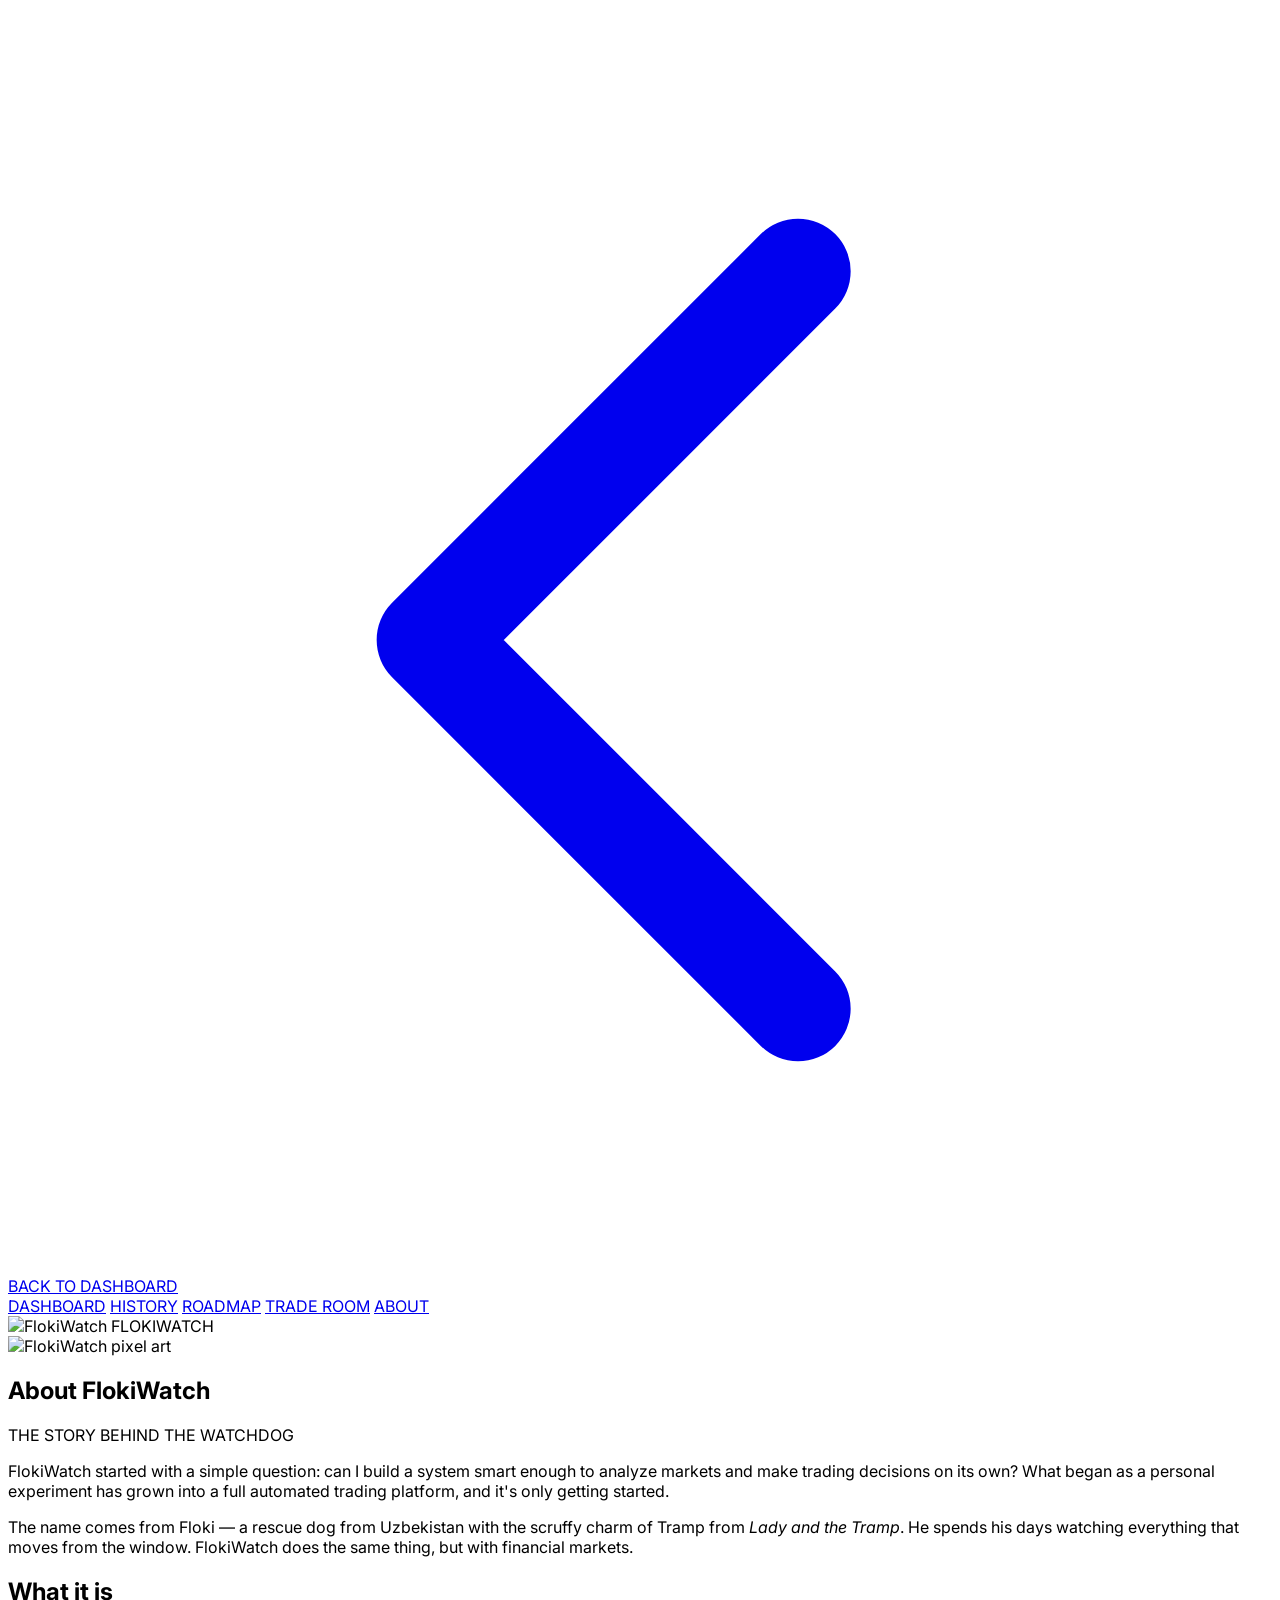
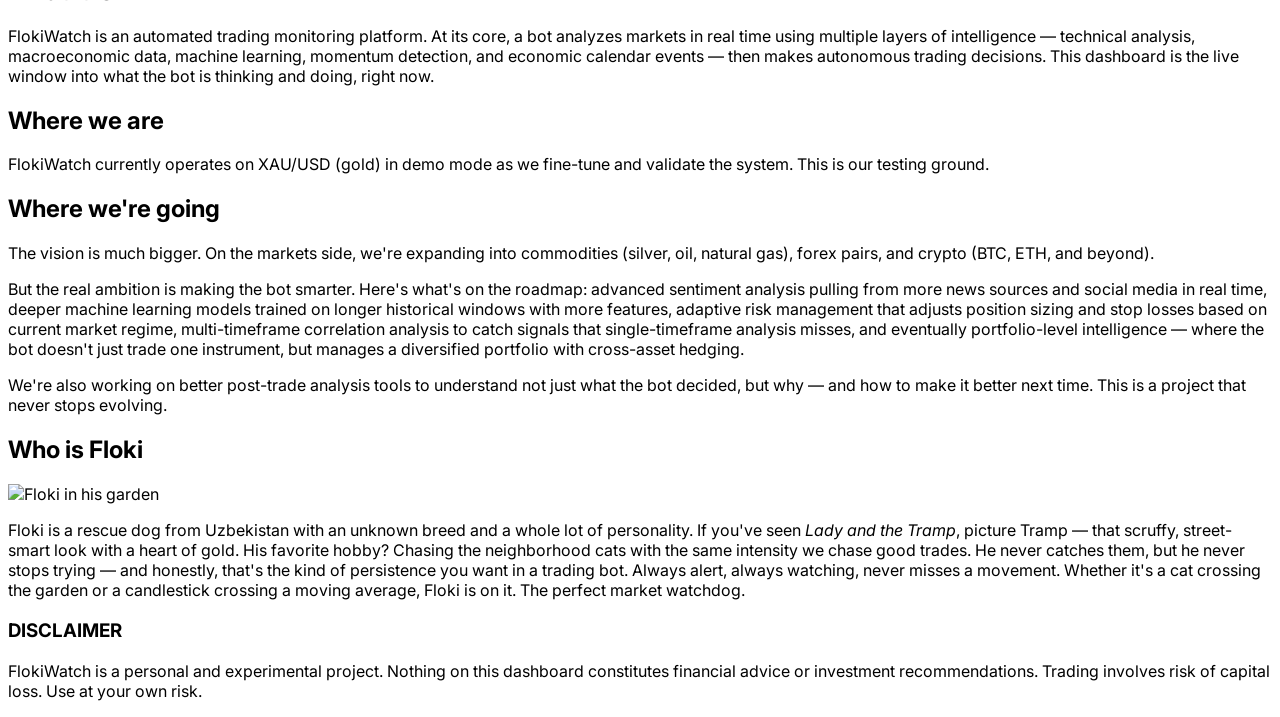
==== dashboard/static/about.html @ bffcf343 "feat: Trade Room page — FLOKI & REX live conversation feed - New standalone page: dashboard/static/t" ====
<!doctype html>
<html lang="en">
  <head>
    <meta charset="utf-8" />
    <meta name="viewport" content="width=device-width, initial-scale=1" />
    <title>About — FlokiWatch</title>
    <link rel="icon" type="image/png" href="/image/flokiwatch.png">

    <!-- Tailwind CSS (via CDN) -->
    <script src="https://cdn.tailwindcss.com"></script>
    <link rel="preconnect" href="https://fonts.googleapis.com" />
    <link rel="preconnect" href="https://fonts.gstatic.com" crossorigin />
    <link href="https://fonts.googleapis.com/css2?family=Inter:wght@300;400;500;600;700&family=JetBrains+Mono:wght@300;400;600;700&display=swap" rel="stylesheet" />

    <link rel="stylesheet" href="/static/style.css" />

    <style>
      html, body { font-family: 'Inter', ui-sans-serif, system-ui, -apple-system, BlinkMacSystemFont, "Segoe UI", Roboto, "Helvetica Neue", Arial, "Noto Sans", sans-serif, "Apple Color Emoji", "Segoe UI Emoji", "Segoe UI Symbol", "Noto Color Emoji"; }
      .font-mono { font-family: 'JetBrains Mono', ui-monospace, SFMono-Regular, Menlo, Monaco, Consolas, "Liberation Mono", "Courier New", monospace; }
    </style>
  </head>

  <body class="bg-black text-white">

    <!-- Header -->
    <div class="bg-gray-900 border-b border-gray-700 px-3 sm:px-6 py-2">
      <div class="flex items-center justify-between text-xs">
        <a href="/" class="flex items-center gap-2 text-gray-400 hover:text-cyan-400 transition-colors font-black tracking-[0.2em] uppercase">
          <svg xmlns="http://www.w3.org/2000/svg" class="w-4 h-4" fill="none" viewBox="0 0 24 24" stroke="currentColor" stroke-width="2"><path stroke-linecap="round" stroke-linejoin="round" d="M15 19l-7-7 7-7"/></svg>
          <span>BACK TO DASHBOARD</span>
        </a>
        <nav class="flex gap-4 sm:gap-6 items-center">
          <a href="/" class="text-sm font-black tracking-[0.2em] text-gray-400 hover:text-gray-200 transition-colors duration-200 uppercase">DASHBOARD</a>
          <a href="/history" class="text-sm font-black tracking-[0.2em] text-gray-400 hover:text-gray-200 transition-colors duration-200 uppercase">HISTORY</a>
          <a href="/roadmap" class="text-sm font-black tracking-[0.2em] text-gray-400 hover:text-gray-200 transition-colors duration-200 uppercase">ROADMAP</a>
          <a href="/trade-room" class="text-sm font-black tracking-[0.2em] text-gray-400 hover:text-gray-200 transition-colors duration-200 uppercase">TRADE ROOM</a>
          <a href="/about" class="text-sm font-black tracking-[0.2em] text-gray-200 hover:text-white transition-colors duration-200 uppercase">ABOUT</a>
        </nav>
        <div class="flex items-center gap-3">
          <img src="/image/flokiwatch.png" alt="FlokiWatch" class="floki-header-icon">
          <span class="hidden sm:inline text-white font-black tracking-[0.2em] text-sm uppercase">FLOKIWATCH</span>
        </div>
      </div>
    </div>

    <!-- Main content -->
    <main class="max-w-4xl mx-auto px-4 sm:px-6 md:px-10 py-8 sm:py-10 md:py-16">

      <!-- Hero -->
      <section class="flex flex-col items-center gap-4 sm:gap-6 mb-10 sm:mb-16">
        <div class="flex items-center gap-4">
          <img src="/image/flokiwatch.png" alt="FlokiWatch pixel art" class="about-pixel-img">
          <div>
            <h1 class="text-2xl sm:text-3xl font-black tracking-[0.2em] text-cyan-400 uppercase">About FlokiWatch</h1>
            <div class="text-[10px] text-gray-500 font-black tracking-[0.2em] mt-1 uppercase">THE STORY BEHIND THE WATCHDOG</div>
          </div>
        </div>
      </section>

      <!-- Intro -->
      <section class="about-section mb-10">
        <p class="text-sm text-gray-300 leading-relaxed font-black uppercase tracking-wide">
          FlokiWatch started with a simple question: can I build a system smart enough to analyze markets and make trading decisions on its own? What began as a personal experiment has grown into a full automated trading platform, and it's only getting started.
        </p>
        <p class="text-sm text-gray-400 leading-relaxed mt-4 font-black uppercase tracking-wide">
          The name comes from Floki — a rescue dog from Uzbekistan with the scruffy charm of Tramp from <em>Lady and the Tramp</em>. He spends his days watching everything that moves from the window. FlokiWatch does the same thing, but with financial markets.
        </p>
      </section>

      <!-- What it is -->
      <section class="about-card mb-6">
        <h2 class="about-card-title font-black tracking-[0.2em] uppercase">What it is</h2>
        <p class="text-sm text-gray-300 leading-relaxed font-black uppercase tracking-wide">
          FlokiWatch is an automated trading monitoring platform. At its core, a bot analyzes markets in real time using multiple layers of intelligence — technical analysis, macroeconomic data, machine learning, momentum detection, and economic calendar events — then makes autonomous trading decisions. This dashboard is the live window into what the bot is thinking and doing, right now.
        </p>
      </section>

      <!-- Where we are -->
      <section class="about-card mb-6">
        <h2 class="about-card-title font-black tracking-[0.2em] uppercase">Where we are</h2>
        <p class="text-sm text-gray-300 leading-relaxed font-black uppercase tracking-wide">
          FlokiWatch currently operates on XAU/USD (gold) in demo mode as we fine-tune and validate the system. This is our testing ground.
        </p>
      </section>

      <!-- Where we're going -->
      <section class="about-card mb-6">
        <h2 class="about-card-title font-black tracking-[0.2em] uppercase">Where we're going</h2>
        <p class="text-sm text-gray-300 leading-relaxed font-black uppercase tracking-wide">
          The vision is much bigger. On the markets side, we're expanding into commodities (silver, oil, natural gas), forex pairs, and crypto (BTC, ETH, and beyond).
        </p>
        <p class="text-sm text-gray-300 leading-relaxed mt-4 font-black uppercase tracking-wide">
          But the real ambition is making the bot smarter. Here's what's on the roadmap: advanced sentiment analysis pulling from more news sources and social media in real time, deeper machine learning models trained on longer historical windows with more features, adaptive risk management that adjusts position sizing and stop losses based on current market regime, multi-timeframe correlation analysis to catch signals that single-timeframe analysis misses, and eventually portfolio-level intelligence — where the bot doesn't just trade one instrument, but manages a diversified portfolio with cross-asset hedging.
        </p>
        <p class="text-sm text-gray-300 leading-relaxed mt-4 font-black uppercase tracking-wide">
          We're also working on better post-trade analysis tools to understand not just what the bot decided, but why — and how to make it better next time. This is a project that never stops evolving.
        </p>
      </section>

      <!-- Who is Floki -->
      <section class="about-card mb-6">
        <h2 class="about-card-title font-black tracking-[0.2em] uppercase">Who is Floki</h2>
        <div class="flex flex-col sm:flex-row gap-6 items-start">
          <div class="about-floki-natural-wrapper flex-shrink-0">
            <img src="/image/IMG_6654.jpg" alt="Floki in his garden" class="about-floki-natural">
          </div>
          <p class="text-sm text-gray-300 leading-relaxed font-black uppercase tracking-wide">
            Floki is a rescue dog from Uzbekistan with an unknown breed and a whole lot of personality. If you've seen <em>Lady and the Tramp</em>, picture Tramp — that scruffy, street-smart look with a heart of gold. His favorite hobby? Chasing the neighborhood cats with the same intensity we chase good trades. He never catches them, but he never stops trying — and honestly, that's the kind of persistence you want in a trading bot. Always alert, always watching, never misses a movement. Whether it's a cat crossing the garden or a candlestick crossing a moving average, Floki is on it. The perfect market watchdog.
          </p>
        </div>
      </section>

      <!-- Disclaimer -->
      <section class="mt-16 pt-6 border-t border-gray-800">
        <h3 class="text-[10px] text-gray-500 font-black tracking-[0.2em] mb-2 uppercase">DISCLAIMER</h3>
        <p class="text-[10px] text-gray-600 leading-relaxed font-black tracking-wide uppercase">
          FlokiWatch is a personal and experimental project. Nothing on this dashboard constitutes financial advice or investment recommendations. Trading involves risk of capital loss. Use at your own risk.
        </p>
      </section>

    </main>
  </body>
</html>
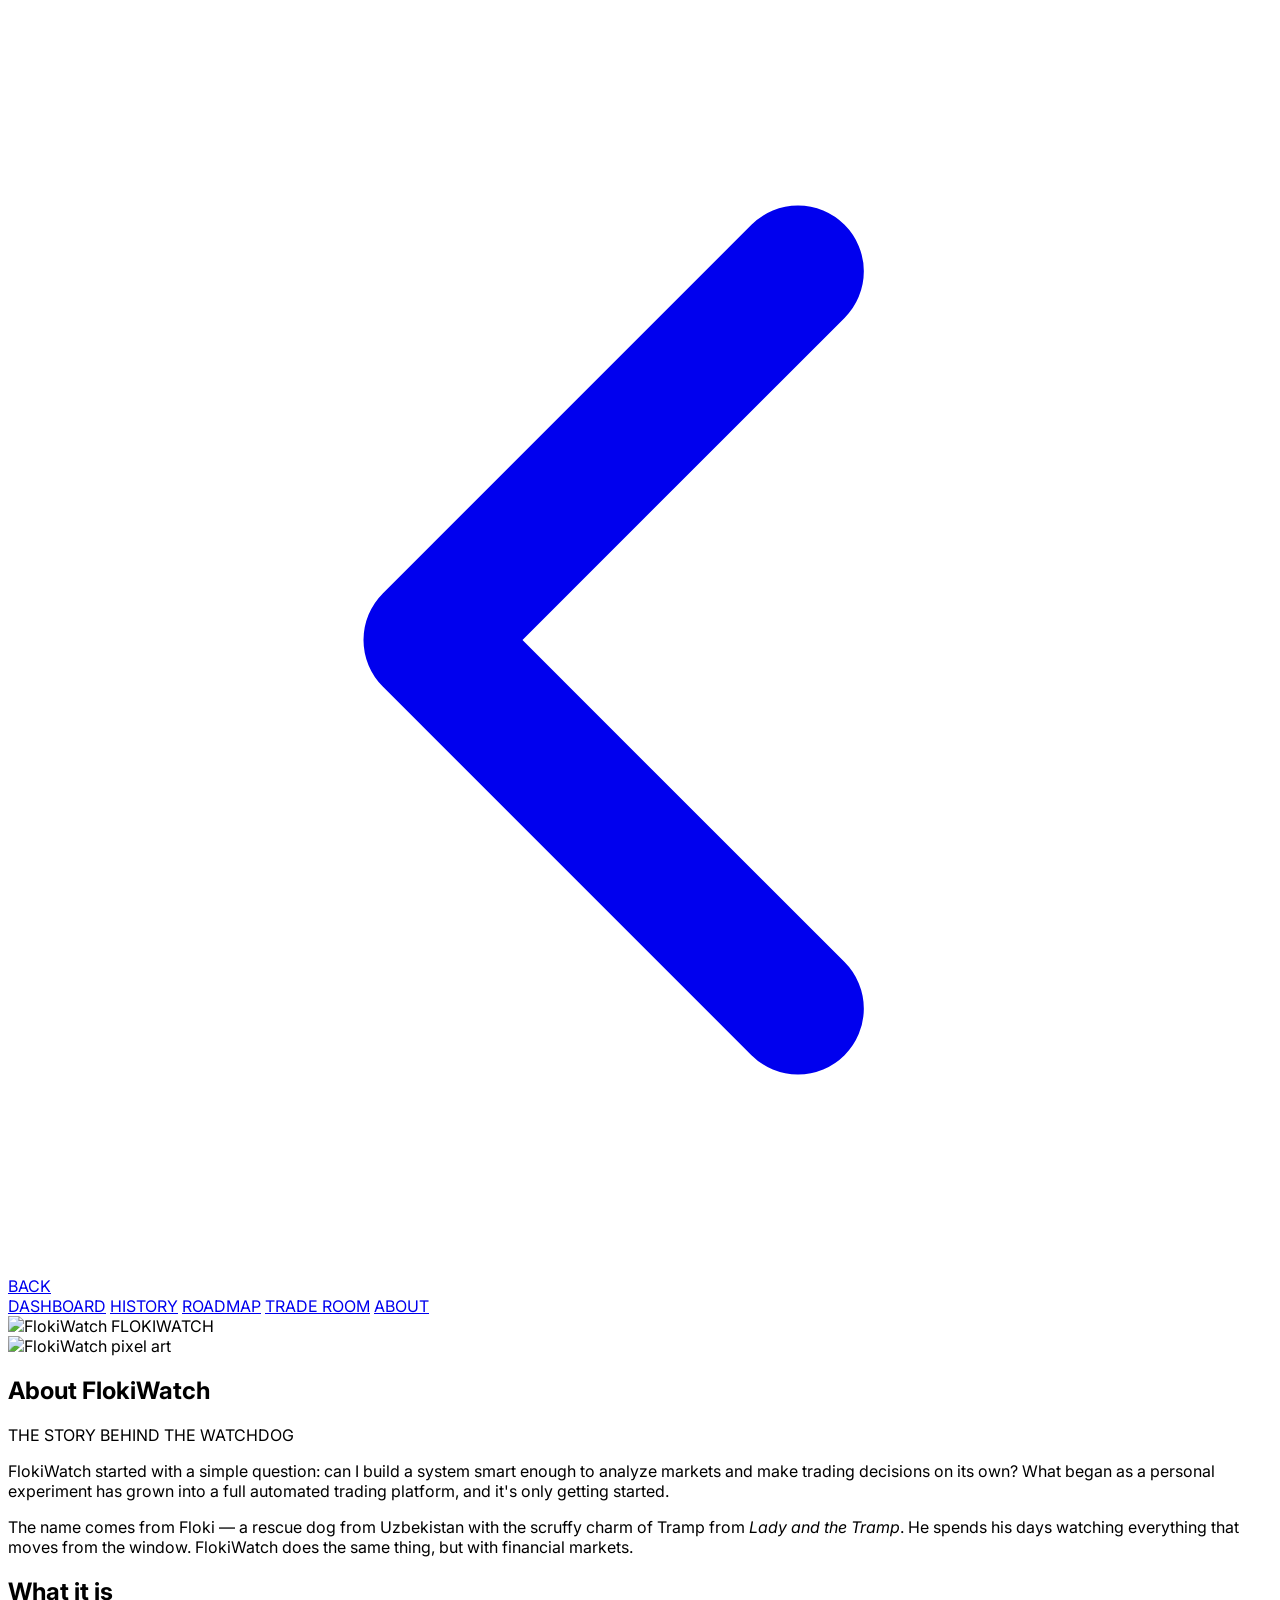
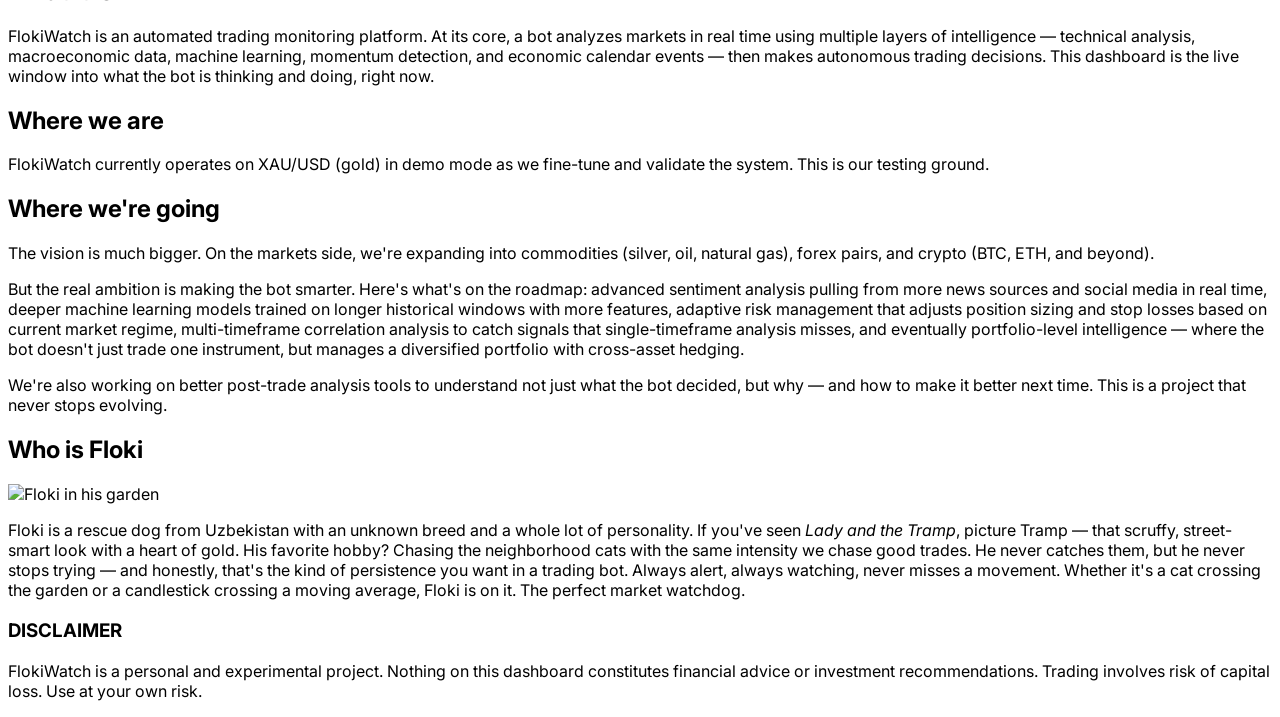
==== commit f3a121d0: "Add pixel art theme and unify all pages visually - Import Press Start 2P font across all 5 pages for" ====
--- a/dashboard/static/about.html
+++ b/dashboard/static/about.html
@@ -10,7 +10,7 @@
     <script src="https://cdn.tailwindcss.com"></script>
     <link rel="preconnect" href="https://fonts.googleapis.com" />
     <link rel="preconnect" href="https://fonts.gstatic.com" crossorigin />
-    <link href="https://fonts.googleapis.com/css2?family=Inter:wght@300;400;500;600;700&family=JetBrains+Mono:wght@300;400;600;700&display=swap" rel="stylesheet" />
+    <link href="https://fonts.googleapis.com/css2?family=Inter:wght@300;400;500;600;700&family=JetBrains+Mono:wght@300;400;600;700&family=Press+Start+2P&display=swap" rel="stylesheet" />
 
     <link rel="stylesheet" href="/static/style.css" />
 
@@ -23,36 +23,36 @@
   <body class="bg-black text-white">
 
     <!-- Header -->
-    <div class="bg-gray-900 border-b border-gray-700 px-3 sm:px-6 py-2">
-      <div class="flex items-center justify-between text-xs">
-        <a href="/" class="flex items-center gap-2 text-gray-400 hover:text-cyan-400 transition-colors font-black tracking-[0.2em] uppercase">
-          <svg xmlns="http://www.w3.org/2000/svg" class="w-4 h-4" fill="none" viewBox="0 0 24 24" stroke="currentColor" stroke-width="2"><path stroke-linecap="round" stroke-linejoin="round" d="M15 19l-7-7 7-7"/></svg>
-          <span>BACK TO DASHBOARD</span>
+    <div class="site-header bg-gray-900 border-b border-gray-700 px-3 sm:px-6 py-2">
+      <div class="flex items-center justify-between text-xs gap-3">
+        <a href="/" class="back-link flex items-center gap-2">
+          <svg xmlns="http://www.w3.org/2000/svg" class="w-3 h-3 flex-shrink-0" fill="none" viewBox="0 0 24 24" stroke="currentColor" stroke-width="2.5"><path stroke-linecap="round" stroke-linejoin="round" d="M15 19l-7-7 7-7"/></svg>
+          <span class="hidden sm:inline">BACK</span>
         </a>
         <nav class="flex gap-4 sm:gap-6 items-center">
-          <a href="/" class="text-sm font-black tracking-[0.2em] text-gray-400 hover:text-gray-200 transition-colors duration-200 uppercase">DASHBOARD</a>
-          <a href="/history" class="text-sm font-black tracking-[0.2em] text-gray-400 hover:text-gray-200 transition-colors duration-200 uppercase">HISTORY</a>
-          <a href="/roadmap" class="text-sm font-black tracking-[0.2em] text-gray-400 hover:text-gray-200 transition-colors duration-200 uppercase">ROADMAP</a>
-          <a href="/trade-room" class="text-sm font-black tracking-[0.2em] text-gray-400 hover:text-gray-200 transition-colors duration-200 uppercase">TRADE ROOM</a>
-          <a href="/about" class="text-sm font-black tracking-[0.2em] text-gray-200 hover:text-white transition-colors duration-200 uppercase">ABOUT</a>
+          <a href="/" class="site-nav-link">DASHBOARD</a>
+          <a href="/history" class="site-nav-link hidden sm:inline">HISTORY</a>
+          <a href="/roadmap" class="site-nav-link hidden sm:inline">ROADMAP</a>
+          <a href="/trade-room" class="site-nav-link hidden md:inline">TRADE ROOM</a>
+          <a href="/about" class="site-nav-link active">ABOUT</a>
         </nav>
         <div class="flex items-center gap-3">
-          <img src="/image/flokiwatch.png" alt="FlokiWatch" class="floki-header-icon">
-          <span class="hidden sm:inline text-white font-black tracking-[0.2em] text-sm uppercase">FLOKIWATCH</span>
+          <img src="/image/flokiwatch.png" alt="FlokiWatch" class="floki-header-icon pixel-float">
+          <span class="hidden sm:inline brand-name">FLOKIWATCH</span>
         </div>
       </div>
     </div>
 
     <!-- Main content -->
-    <main class="max-w-4xl mx-auto px-4 sm:px-6 md:px-10 py-8 sm:py-10 md:py-16">
+    <main class="page-content max-w-4xl mx-auto px-4 sm:px-6 md:px-10 py-8 sm:py-10 md:py-16">
 
       <!-- Hero -->
       <section class="flex flex-col items-center gap-4 sm:gap-6 mb-10 sm:mb-16">
         <div class="flex items-center gap-4">
           <img src="/image/flokiwatch.png" alt="FlokiWatch pixel art" class="about-pixel-img">
           <div>
-            <h1 class="text-2xl sm:text-3xl font-black tracking-[0.2em] text-cyan-400 uppercase">About FlokiWatch</h1>
-            <div class="text-[10px] text-gray-500 font-black tracking-[0.2em] mt-1 uppercase">THE STORY BEHIND THE WATCHDOG</div>
+            <h1 class="page-title-pixel">About FlokiWatch</h1>
+            <div class="section-pixel-header text-gray-500 mt-2">THE STORY BEHIND THE WATCHDOG</div>
           </div>
         </div>
       </section>
@@ -69,7 +69,7 @@
 
       <!-- What it is -->
       <section class="about-card mb-6">
-        <h2 class="about-card-title font-black tracking-[0.2em] uppercase">What it is</h2>
+        <h2 class="about-card-title section-pixel-header text-cyan-400">What it is</h2>
         <p class="text-sm text-gray-300 leading-relaxed font-black uppercase tracking-wide">
           FlokiWatch is an automated trading monitoring platform. At its core, a bot analyzes markets in real time using multiple layers of intelligence — technical analysis, macroeconomic data, machine learning, momentum detection, and economic calendar events — then makes autonomous trading decisions. This dashboard is the live window into what the bot is thinking and doing, right now.
         </p>
@@ -77,7 +77,7 @@
 
       <!-- Where we are -->
       <section class="about-card mb-6">
-        <h2 class="about-card-title font-black tracking-[0.2em] uppercase">Where we are</h2>
+        <h2 class="about-card-title section-pixel-header text-cyan-400">Where we are</h2>
         <p class="text-sm text-gray-300 leading-relaxed font-black uppercase tracking-wide">
           FlokiWatch currently operates on XAU/USD (gold) in demo mode as we fine-tune and validate the system. This is our testing ground.
         </p>
@@ -85,7 +85,7 @@
 
       <!-- Where we're going -->
       <section class="about-card mb-6">
-        <h2 class="about-card-title font-black tracking-[0.2em] uppercase">Where we're going</h2>
+        <h2 class="about-card-title section-pixel-header text-cyan-400">Where we're going</h2>
         <p class="text-sm text-gray-300 leading-relaxed font-black uppercase tracking-wide">
           The vision is much bigger. On the markets side, we're expanding into commodities (silver, oil, natural gas), forex pairs, and crypto (BTC, ETH, and beyond).
         </p>
@@ -99,7 +99,7 @@
 
       <!-- Who is Floki -->
       <section class="about-card mb-6">
-        <h2 class="about-card-title font-black tracking-[0.2em] uppercase">Who is Floki</h2>
+        <h2 class="about-card-title section-pixel-header text-cyan-400">Who is Floki</h2>
         <div class="flex flex-col sm:flex-row gap-6 items-start">
           <div class="about-floki-natural-wrapper flex-shrink-0">
             <img src="/image/IMG_6654.jpg" alt="Floki in his garden" class="about-floki-natural">
@@ -112,7 +112,7 @@
 
       <!-- Disclaimer -->
       <section class="mt-16 pt-6 border-t border-gray-800">
-        <h3 class="text-[10px] text-gray-500 font-black tracking-[0.2em] mb-2 uppercase">DISCLAIMER</h3>
+        <h3 class="section-pixel-header text-gray-500 mb-2">DISCLAIMER</h3>
         <p class="text-[10px] text-gray-600 leading-relaxed font-black tracking-wide uppercase">
           FlokiWatch is a personal and experimental project. Nothing on this dashboard constitutes financial advice or investment recommendations. Trading involves risk of capital loss. Use at your own risk.
         </p>
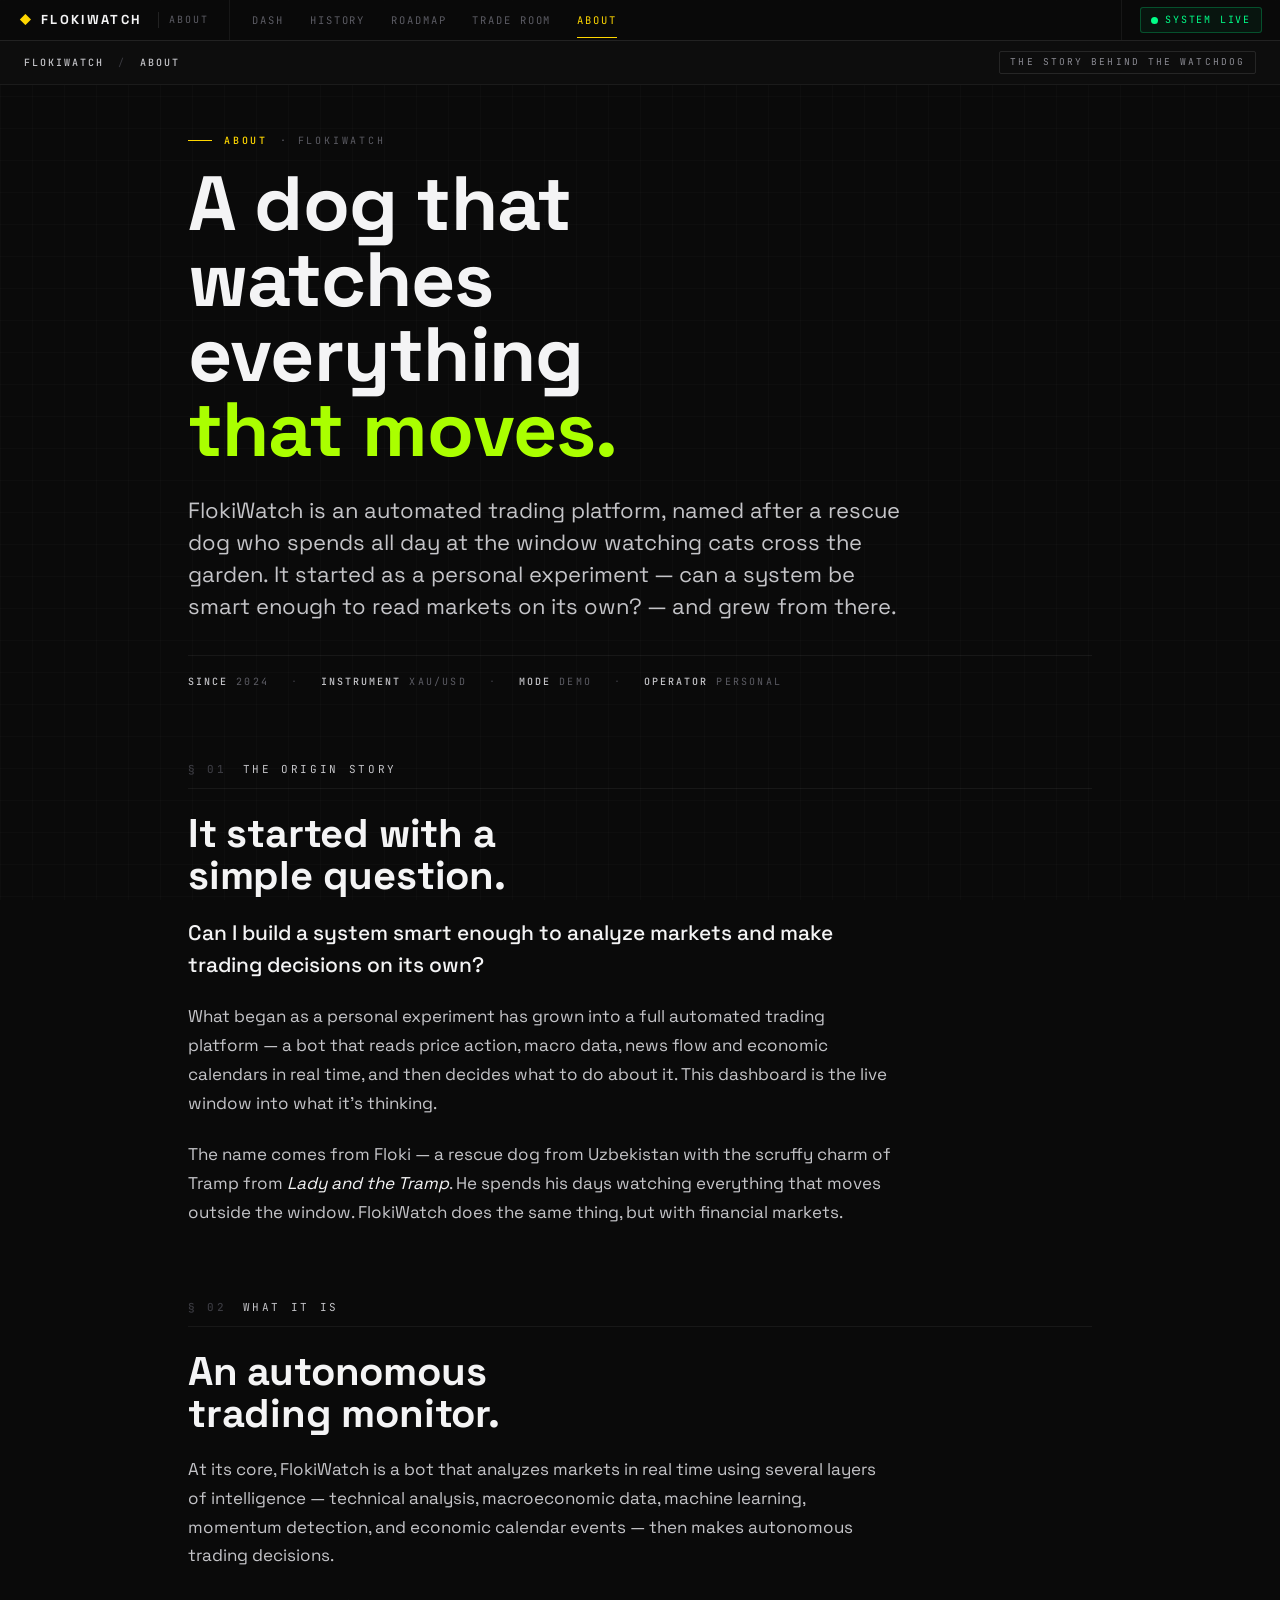
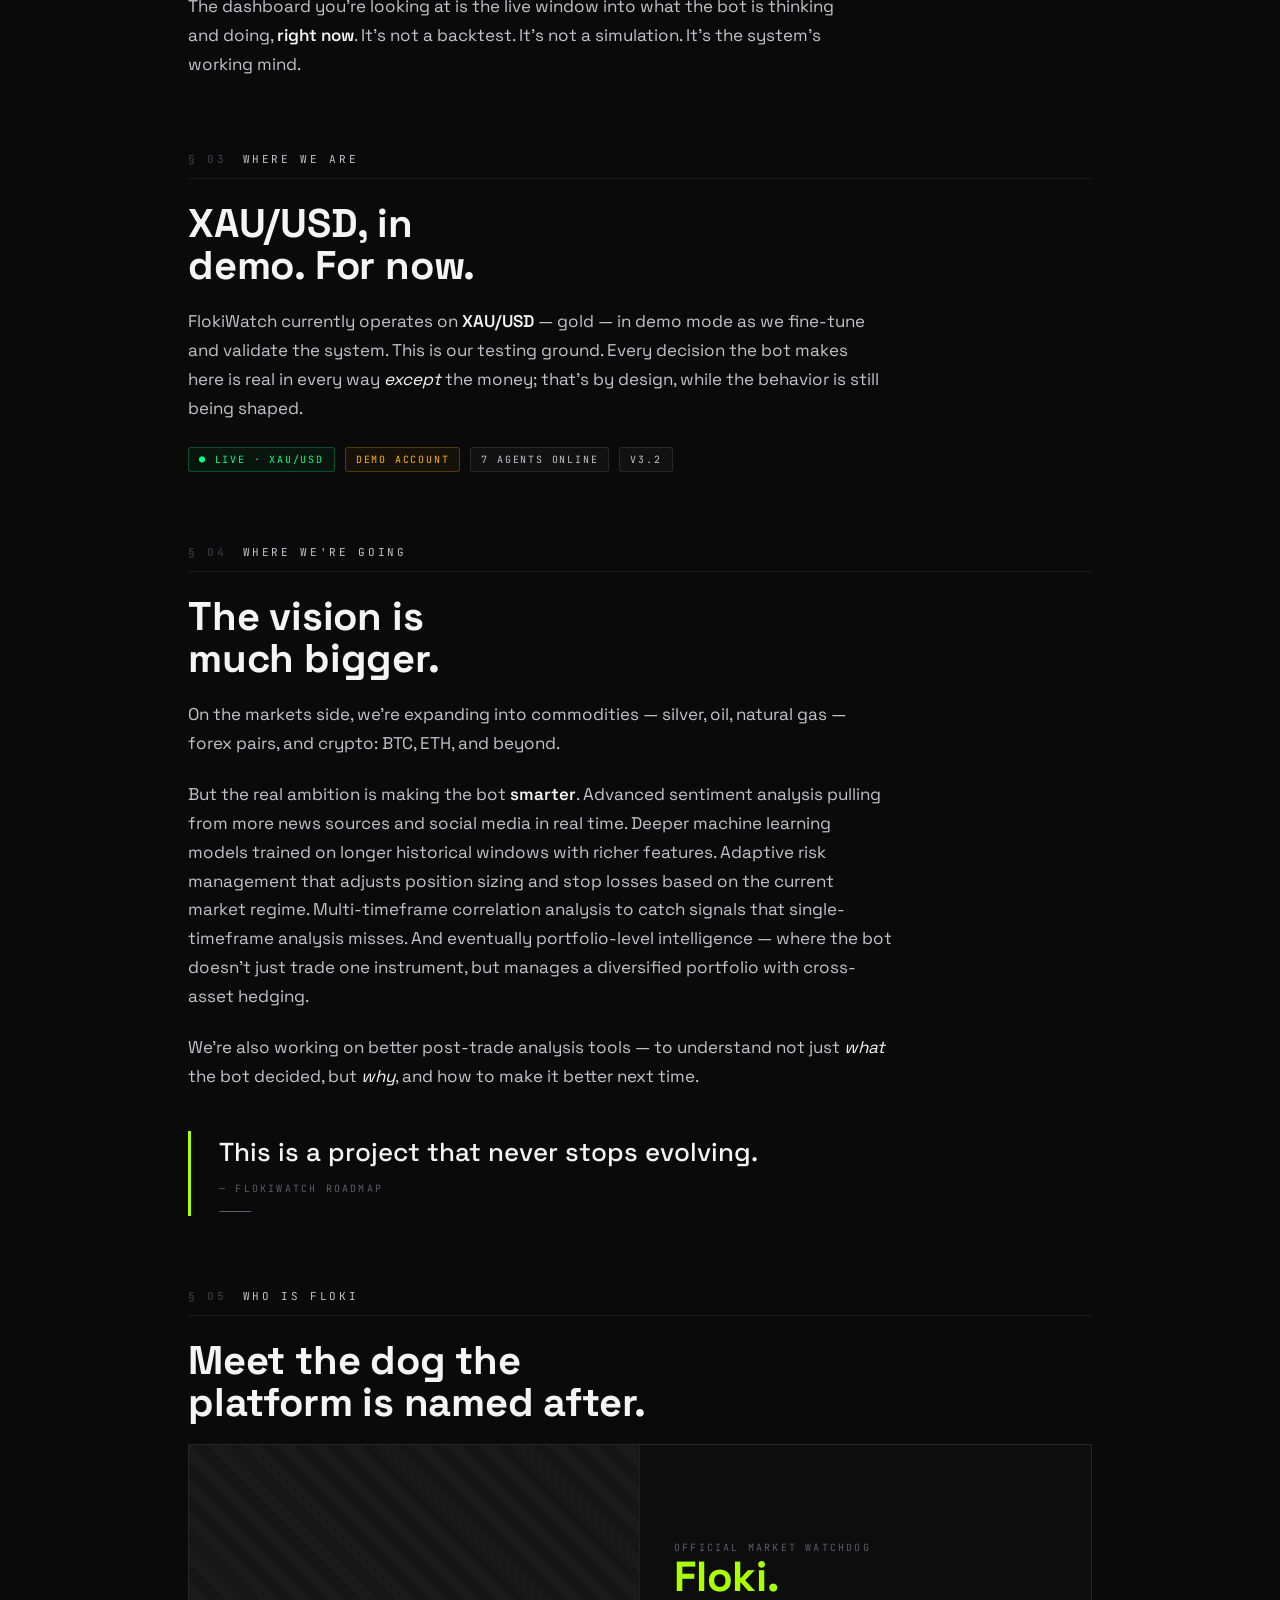
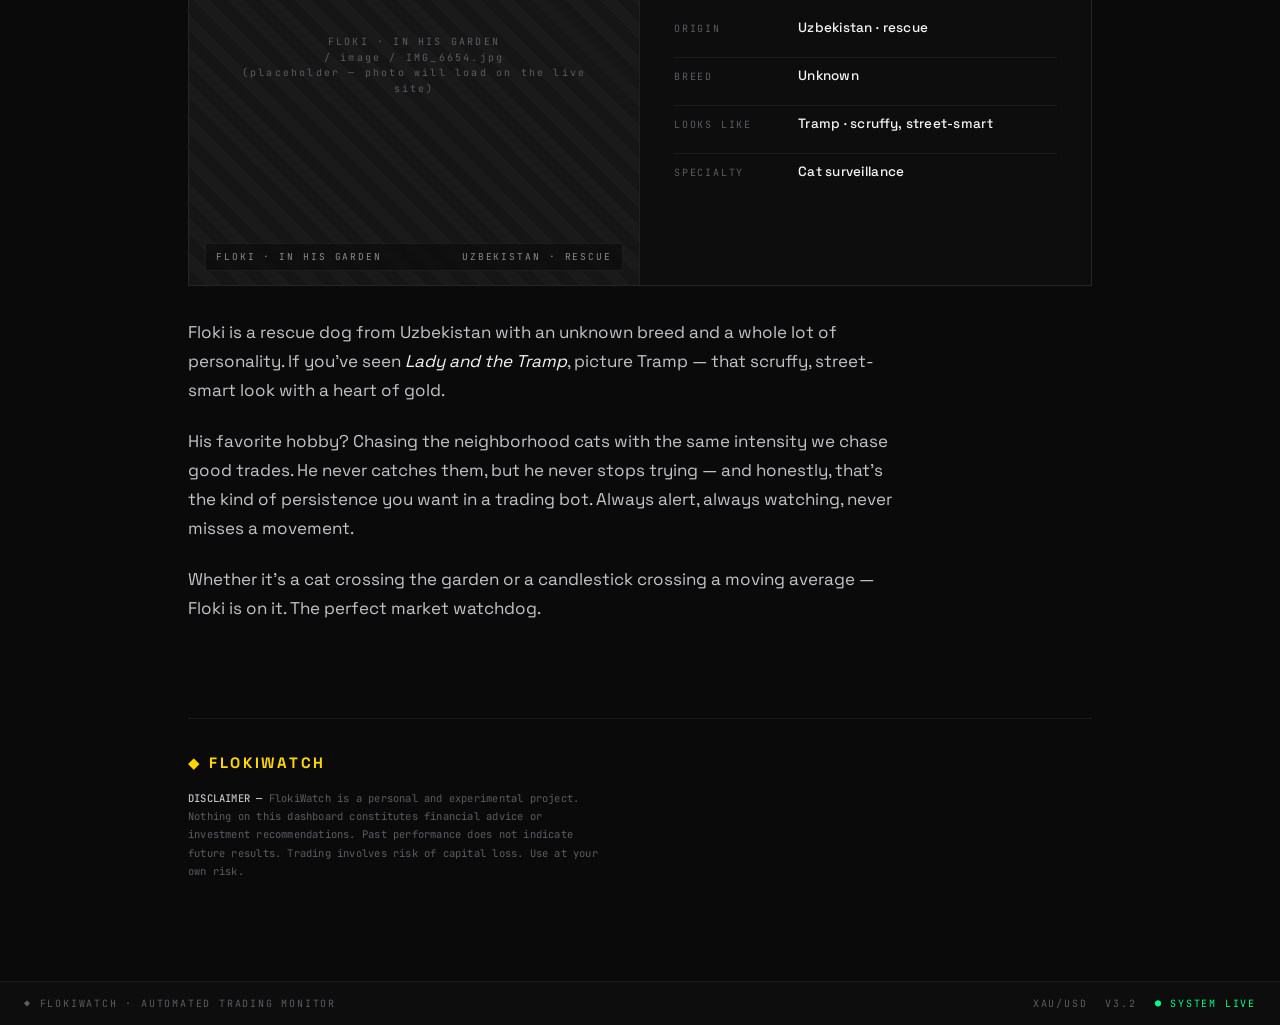
==== commit 62418e15: "design: about page redesign — matches trade-room visual system Replace the old .about-card stack (Ta" ====
--- a/dashboard/static/about.html
+++ b/dashboard/static/about.html
@@ -1,123 +1,613 @@
 <!doctype html>
 <html lang="en">
-  <head>
-    <meta charset="utf-8" />
-    <meta name="viewport" content="width=device-width, initial-scale=1" />
-    <title>About — FlokiWatch</title>
-    <link rel="icon" type="image/png" href="/image/flokiwatch.png">
-
-    <!-- Tailwind CSS (via CDN) -->
-    <script src="https://cdn.tailwindcss.com"></script>
-    <link rel="preconnect" href="https://fonts.googleapis.com" />
-    <link rel="preconnect" href="https://fonts.gstatic.com" crossorigin />
-    <link href="https://fonts.googleapis.com/css2?family=Inter:wght@300;400;500;600;700&family=JetBrains+Mono:wght@300;400;600;700&family=Press+Start+2P&display=swap" rel="stylesheet" />
-
-    <link rel="stylesheet" href="/static/style.css" />
-
-    <style>
-      html, body { font-family: 'Inter', ui-sans-serif, system-ui, -apple-system, BlinkMacSystemFont, "Segoe UI", Roboto, "Helvetica Neue", Arial, "Noto Sans", sans-serif, "Apple Color Emoji", "Segoe UI Emoji", "Segoe UI Symbol", "Noto Color Emoji"; }
-      .font-mono { font-family: 'JetBrains Mono', ui-monospace, SFMono-Regular, Menlo, Monaco, Consolas, "Liberation Mono", "Courier New", monospace; }
-    </style>
-  </head>
-
-  <body class="bg-black text-white">
-
-    <!-- Header -->
-    <div class="site-header bg-gray-900 border-b border-gray-700 px-3 sm:px-6 py-2">
-      <div class="flex items-center justify-between text-xs gap-3">
-        <a href="/" class="back-link flex items-center gap-2">
-          <svg xmlns="http://www.w3.org/2000/svg" class="w-3 h-3 flex-shrink-0" fill="none" viewBox="0 0 24 24" stroke="currentColor" stroke-width="2.5"><path stroke-linecap="round" stroke-linejoin="round" d="M15 19l-7-7 7-7"/></svg>
-          <span class="hidden sm:inline">BACK</span>
-        </a>
-        <nav class="flex gap-4 sm:gap-6 items-center">
-          <a href="/" class="site-nav-link">DASHBOARD</a>
-          <a href="/history" class="site-nav-link hidden sm:inline">HISTORY</a>
-          <a href="/roadmap" class="site-nav-link hidden sm:inline">ROADMAP</a>
-          <a href="/trade-room" class="site-nav-link hidden md:inline">TRADE ROOM</a>
-          <a href="/about" class="site-nav-link active">ABOUT</a>
-        </nav>
-        <div class="flex items-center gap-3">
-          <img src="/image/flokiwatch.png" alt="FlokiWatch" class="floki-header-icon pixel-float">
-          <span class="hidden sm:inline brand-name">FLOKIWATCH</span>
+<head>
+<meta charset="utf-8" />
+<meta name="viewport" content="width=device-width, initial-scale=1, viewport-fit=cover" />
+<title>About · FlokiWatch</title>
+<link rel="preconnect" href="https://fonts.googleapis.com" />
+<link rel="preconnect" href="https://fonts.gstatic.com" crossorigin />
+<link href="https://fonts.googleapis.com/css2?family=JetBrains+Mono:wght@300;400;500;600;700&family=Space+Grotesk:wght@400;500;600;700&display=swap" rel="stylesheet" />
+<style>
+/* ═══════════════════════════════════════════════════════════════
+   ABOUT — editorial page in FlokiWatch design system
+   Shares header, tokens, typography with Trade Room.
+   Body is a long-form story, not a dashboard.
+   ═══════════════════════════════════════════════════════════════ */
+
+:root {
+  --clr-floki:   #AAFF00;
+  --clr-rex:     #9C27B0;
+  --clr-gold:    #FFD700;
+  --accent:      var(--clr-gold);
+
+  --clr-buy:     #00ff88;
+  --clr-warn:    #FFB300;
+
+  --bg-deep:     #0a0a0a;
+  --bg-0:        #0d0d0d;
+  --bg-1:        #111111;
+  --bg-2:        #161616;
+  --border-1:    rgba(255,255,255,0.06);
+  --border-2:    rgba(255,255,255,0.10);
+  --border-3:    rgba(255,255,255,0.16);
+
+  --text-0:      #f4f4f5;
+  --text-1:      #c4c4c8;
+  --text-2:      #8a8a92;
+  --text-3:      #5c5c64;
+  --text-4:      #3a3a40;
+
+  --mono: 'JetBrains Mono', ui-monospace, SFMono-Regular, Menlo, Monaco, Consolas, monospace;
+  --display: 'Space Grotesk', ui-sans-serif, system-ui, sans-serif;
+}
+
+* { box-sizing: border-box; }
+[hidden] { display: none !important; }
+html, body { margin: 0; padding: 0; background: var(--bg-deep); color: var(--text-0); font-family: var(--mono); font-size: 13px; line-height: 1.55; }
+body {
+  background-image:
+    linear-gradient(rgba(255,255,255,0.015) 1px, transparent 1px),
+    linear-gradient(90deg, rgba(255,255,255,0.015) 1px, transparent 1px);
+  background-size: 32px 32px;
+  background-attachment: fixed;
+  min-height: 100vh;
+  -webkit-font-smoothing: antialiased;
+}
+
+a { color: inherit; text-decoration: none; }
+em { font-style: italic; color: var(--text-0); }
+
+/* ───────────────────────────────────────────────────────────────
+   COMMAND STRIP — shared with Trade Room
+   ─────────────────────────────────────────────────────────────── */
+.cmd-strip {
+  position: sticky; top: 0; z-index: 50;
+  display: grid;
+  grid-template-columns: auto 1fr auto;
+  align-items: stretch;
+  background: rgba(10,10,10,0.92);
+  backdrop-filter: blur(10px);
+  -webkit-backdrop-filter: blur(10px);
+  border-bottom: 1px solid var(--border-2);
+}
+.cmd-brand { display: flex; align-items: center; gap: 10px; padding: 10px 20px; border-right: 1px solid var(--border-1); }
+.brand-mark { color: var(--accent); font-size: 18px; line-height: 1; }
+.brand-name { font-family: var(--display); font-weight: 700; letter-spacing: 0.18em; font-size: 13px; }
+.brand-sub { font-family: var(--mono); font-size: 10px; color: var(--text-3); letter-spacing: 0.2em; margin-left: 6px; padding-left: 10px; border-left: 1px solid var(--border-2); }
+
+.cmd-nav { display: flex; align-items: center; gap: 2px; padding: 0 10px; }
+.nav-link {
+  padding: 10px 12px; font-size: 10.5px; letter-spacing: 0.18em; color: var(--text-3);
+  cursor: pointer; transition: color .15s;
+}
+.nav-link:hover { color: var(--text-1); }
+.nav-link.active { color: var(--accent); position: relative; }
+.nav-link.active::after {
+  content: ''; position: absolute; left: 12px; right: 12px; bottom: 0;
+  height: 1px; background: var(--accent);
+}
+
+.cmd-meta { display: flex; align-items: center; gap: 10px; padding: 0 18px; border-left: 1px solid var(--border-1); }
+.meta-pill {
+  font-size: 10px; letter-spacing: 0.18em; color: var(--text-2);
+  padding: 4px 10px; border: 1px solid var(--border-2); border-radius: 3px;
+  background: var(--bg-1);
+}
+.meta-live { color: var(--clr-buy); border-color: rgba(0,255,136,0.25); background: rgba(0,255,136,0.05); display: flex; align-items: center; gap: 7px; }
+.live-dot { width: 7px; height: 7px; border-radius: 50%; background: var(--clr-buy); animation: live-pulse 1.6s infinite; }
+@keyframes live-pulse { 0%,100% { opacity: 1; } 50% { opacity: 0.35; } }
+
+/* Breadcrumb rail */
+.crumb-rail {
+  display: flex; align-items: center; gap: 12px; flex-wrap: wrap;
+  padding: 10px 24px; background: var(--bg-0);
+  border-bottom: 1px solid var(--border-1);
+}
+.crumb { font-size: 10px; letter-spacing: 0.2em; color: var(--text-3); }
+.crumb b { color: var(--text-1); font-weight: 500; }
+.crumb .sep { color: var(--text-4); margin: 0 6px; }
+.rail-spacer { flex: 1; }
+.rail-tag {
+  font-size: 9.5px; letter-spacing: 0.22em; color: var(--text-2);
+  padding: 3px 10px; border: 1px solid var(--border-2); border-radius: 2px;
+  font-family: var(--mono);
+}
+
+/* ───────────────────────────────────────────────────────────────
+   EDITORIAL SHELL
+   ─────────────────────────────────────────────────────────────── */
+.about-page {
+  max-width: 960px;
+  margin: 0 auto;
+  padding: 48px 28px 100px;
+}
+
+/* Eyebrow — used above major sections like a magazine kicker */
+.eyebrow {
+  display: flex; align-items: center; gap: 12px;
+  font-family: var(--mono); font-size: 10px; letter-spacing: 0.28em;
+  color: var(--text-3);
+  margin-bottom: 18px;
+}
+.eyebrow::before {
+  content: ''; display: block; width: 24px; height: 1px;
+  background: var(--accent);
+}
+.eyebrow b { color: var(--accent); font-weight: 500; letter-spacing: 0.28em; }
+
+/* ───────────────────────────────────────────────────────────────
+   HERO — editorial masthead
+   ─────────────────────────────────────────────────────────────── */
+.hero {
+  margin-bottom: 72px;
+}
+.hero-title {
+  font-family: var(--display);
+  font-size: clamp(44px, 6vw, 80px);
+  font-weight: 700;
+  letter-spacing: -0.01em;
+  line-height: 0.98;
+  color: var(--text-0);
+  margin: 0 0 28px;
+  text-wrap: balance;
+  max-width: 14ch;
+}
+.hero-title .accent { color: var(--clr-floki); }
+.hero-deck {
+  font-family: var(--display);
+  font-size: clamp(18px, 2vw, 22px);
+  font-weight: 400;
+  color: var(--text-1);
+  line-height: 1.45;
+  max-width: 52ch;
+  text-wrap: pretty;
+}
+.hero-meta {
+  display: flex; align-items: center; gap: 22px;
+  margin-top: 32px;
+  padding-top: 18px;
+  border-top: 1px solid var(--border-1);
+  font-family: var(--mono); font-size: 10px; letter-spacing: 0.22em;
+  color: var(--text-3);
+  flex-wrap: wrap;
+}
+.hero-meta b { color: var(--text-1); font-weight: 500; letter-spacing: 0.2em; }
+.hero-meta .dot { color: var(--text-4); }
+
+/* ───────────────────────────────────────────────────────────────
+   STORY SECTIONS — long-form prose
+   ─────────────────────────────────────────────────────────────── */
+section.story { margin-bottom: 72px; }
+
+.story-kicker {
+  font-family: var(--mono);
+  font-size: 11px;
+  letter-spacing: 0.24em;
+  color: var(--text-3);
+  padding-bottom: 10px;
+  border-bottom: 1px solid var(--border-1);
+  margin-bottom: 24px;
+  display: flex; align-items: baseline; gap: 16px;
+}
+.story-kicker .num {
+  font-family: var(--mono); color: var(--text-4); font-weight: 500;
+}
+.story-kicker .label { color: var(--text-1); letter-spacing: 0.24em; }
+
+.story-heading {
+  font-family: var(--display);
+  font-size: clamp(28px, 3.2vw, 40px);
+  font-weight: 700;
+  letter-spacing: -0.005em;
+  line-height: 1.05;
+  color: var(--text-0);
+  margin: 0 0 20px;
+  max-width: 18ch;
+  text-wrap: balance;
+}
+
+.prose {
+  font-family: var(--display);
+  font-size: 17px;
+  font-weight: 400;
+  line-height: 1.7;
+  color: var(--text-1);
+  max-width: 64ch;
+  text-wrap: pretty;
+}
+.prose p { margin: 0 0 22px; }
+.prose p:last-child { margin-bottom: 0; }
+.prose p.lead {
+  font-size: 21px;
+  color: var(--text-0);
+  font-weight: 500;
+  line-height: 1.5;
+  max-width: 58ch;
+}
+.prose b, .prose strong { color: var(--text-0); font-weight: 600; }
+.prose em { color: var(--text-0); font-style: italic; }
+
+/* Pull quote — breaks the text up visually */
+.pullquote {
+  margin: 40px 0;
+  padding: 4px 0 4px 28px;
+  border-left: 3px solid var(--clr-floki);
+  font-family: var(--display);
+  font-size: clamp(20px, 2.4vw, 26px);
+  font-weight: 500;
+  line-height: 1.35;
+  color: var(--text-0);
+  max-width: 40ch;
+  text-wrap: balance;
+}
+.pullquote::after {
+  content: ''; display: block; width: 32px; height: 1px;
+  background: var(--text-3); margin-top: 16px;
+}
+.pullquote-attr {
+  display: block;
+  margin-top: 12px;
+  font-family: var(--mono);
+  font-size: 10px; font-weight: 400;
+  letter-spacing: 0.22em;
+  color: var(--text-3);
+}
+
+/* ───────────────────────────────────────────────────────────────
+   WHO IS FLOKI — big photo section
+   ─────────────────────────────────────────────────────────────── */
+.floki-hero {
+  margin: 20px 0 32px;
+  display: grid;
+  grid-template-columns: 1fr 1fr;
+  gap: 0;
+  border: 1px solid var(--border-2);
+  background: var(--bg-0);
+}
+.floki-photo {
+  position: relative;
+  min-height: 440px;
+  background: var(--bg-1);
+  border-right: 1px solid var(--border-1);
+  overflow: hidden;
+}
+.floki-photo img {
+  position: absolute; inset: 0;
+  width: 100%; height: 100%; object-fit: cover;
+  filter: saturate(1.05) contrast(1.02);
+}
+.floki-photo .photo-fallback {
+  position: absolute; inset: 0;
+  display: none;
+  align-items: center; justify-content: center;
+  background-image: repeating-linear-gradient(
+    45deg,
+    rgba(255,255,255,0.02) 0 12px,
+    rgba(255,255,255,0.04) 12px 24px
+  );
+  color: var(--text-3);
+  font-family: var(--mono); font-size: 10px; letter-spacing: 0.22em;
+  text-align: center; padding: 40px;
+}
+.photo-caption {
+  position: absolute; left: 16px; bottom: 14px; right: 16px;
+  font-family: var(--mono); font-size: 9.5px; letter-spacing: 0.2em;
+  color: var(--text-2);
+  display: flex; justify-content: space-between; gap: 10px;
+  background: rgba(10,10,10,0.6);
+  padding: 6px 10px;
+  backdrop-filter: blur(4px);
+  border: 1px solid var(--border-1);
+}
+.floki-bio {
+  padding: 36px 34px;
+  display: flex; flex-direction: column; gap: 20px;
+  justify-content: center;
+}
+.fb-name {
+  font-family: var(--display);
+  font-size: 42px; font-weight: 700;
+  color: var(--clr-floki);
+  letter-spacing: -0.005em;
+  line-height: 1;
+}
+.fb-role {
+  font-family: var(--mono); font-size: 10px; letter-spacing: 0.22em;
+  color: var(--text-3);
+}
+.fb-facts { display: flex; flex-direction: column; gap: 10px; }
+.fb-fact {
+  display: grid; grid-template-columns: 110px 1fr;
+  gap: 14px; align-items: baseline;
+  padding: 8px 0; border-top: 1px solid var(--border-1);
+  font-family: var(--mono); font-size: 11.5px;
+}
+.fb-fact:first-child { border-top: none; padding-top: 0; }
+.fb-fact .k { color: var(--text-3); letter-spacing: 0.18em; font-size: 10px; }
+.fb-fact .v { color: var(--text-0); font-family: var(--display); font-weight: 500; letter-spacing: 0.02em; font-size: 13.5px; }
+
+/* ───────────────────────────────────────────────────────────────
+   ORIGIN STRIP — "This is XAU/USD, demo mode" chip row
+   Small inline-context, not a dashboard section
+   ─────────────────────────────────────────────────────────────── */
+.origin-line {
+  display: flex; align-items: center; gap: 10px; flex-wrap: wrap;
+  margin-top: 24px;
+  font-family: var(--mono); font-size: 11px; color: var(--text-2);
+  letter-spacing: 0.08em;
+}
+.origin-tag {
+  font-family: var(--mono); font-size: 10px; letter-spacing: 0.18em;
+  padding: 4px 10px; border-radius: 3px;
+  border: 1px solid var(--border-2); color: var(--text-1);
+  background: var(--bg-1);
+}
+.origin-tag.live { color: var(--clr-buy); border-color: rgba(0,255,136,0.25); background: rgba(0,255,136,0.05); }
+.origin-tag.warn { color: var(--clr-warn); border-color: rgba(255,179,0,0.25); background: rgba(255,179,0,0.05); }
+
+/* ───────────────────────────────────────────────────────────────
+   DISCLAIMER / SIGN-OFF
+   ─────────────────────────────────────────────────────────────── */
+.signoff {
+  margin-top: 96px;
+  padding-top: 32px;
+  border-top: 1px solid var(--border-1);
+  display: flex; flex-direction: column; gap: 14px;
+}
+.signoff-mark {
+  font-family: var(--display); font-size: 15px; font-weight: 700;
+  color: var(--accent); letter-spacing: 0.18em;
+}
+.signoff-body {
+  font-family: var(--mono); font-size: 10.5px; line-height: 1.75;
+  color: var(--text-3); letter-spacing: 0.02em;
+  max-width: 70ch;
+}
+.signoff-body b { color: var(--text-1); font-weight: 500; }
+
+/* Footer ticker */
+.page-foot {
+  padding: 14px 24px; border-top: 1px solid var(--border-1);
+  display: flex; align-items: center; justify-content: space-between; gap: 16px;
+  font-size: 10px; letter-spacing: 0.18em; color: var(--text-3);
+  background: var(--bg-0);
+}
+.page-foot .pf-right { display: flex; gap: 18px; align-items: center; }
+
+/* ───────────────────────────────────────────────────────────────
+   RESPONSIVE
+   ─────────────────────────────────────────────────────────────── */
+@media (max-width: 820px) {
+  .cmd-strip { grid-template-columns: 1fr auto; grid-template-rows: auto auto; }
+  .cmd-brand { grid-column: 1; grid-row: 1; padding: 10px 14px; }
+  .cmd-meta { grid-column: 2; grid-row: 1; padding: 0 14px; border-left: none; }
+  .cmd-nav { grid-column: 1 / -1; grid-row: 2; padding: 0 10px; border-top: 1px solid var(--border-1); overflow-x: auto; }
+  .cmd-nav .nav-link { padding: 10px 10px; font-size: 10px; white-space: nowrap; }
+  .brand-sub { display: none; }
+
+  .floki-hero { grid-template-columns: 1fr; }
+  .floki-photo { border-right: none; border-bottom: 1px solid var(--border-1); min-height: 320px; }
+  .floki-bio { padding: 28px; }
+  .fb-name { font-size: 34px; }
+}
+
+@media (max-width: 560px) {
+  .about-page { padding: 32px 18px 72px; }
+  .hero { margin-bottom: 56px; }
+  .prose p.lead { font-size: 18px; }
+  .prose { font-size: 16px; }
+  .pullquote { padding-left: 20px; margin: 32px 0; }
+  .fb-fact { grid-template-columns: 96px 1fr; }
+  .page-foot { flex-direction: column; gap: 8px; text-align: center; }
+}
+</style>
+</head>
+<body>
+
+<!-- ═══════════════════════════════════════════════════════════════
+     COMMAND STRIP — identical to Trade Room
+     ═══════════════════════════════════════════════════════════════ -->
+<header class="cmd-strip">
+  <div class="cmd-brand">
+    <div class="brand-mark">◆</div>
+    <div class="brand-name">FLOKIWATCH</div>
+    <div class="brand-sub">ABOUT</div>
+  </div>
+
+  <nav class="cmd-nav">
+    <a class="nav-link" href="/">DASH</a>
+    <a class="nav-link" href="/history">HISTORY</a>
+    <a class="nav-link" href="/roadmap">ROADMAP</a>
+    <a class="nav-link" href="/trade-room">TRADE ROOM</a>
+    <a class="nav-link active" href="/about">ABOUT</a>
+  </nav>
+
+  <div class="cmd-meta">
+    <div class="meta-pill meta-live"><span class="live-dot"></span>SYSTEM LIVE</div>
+  </div>
+</header>
+
+<!-- Breadcrumb -->
+<div class="crumb-rail">
+  <div class="crumb"><b>FLOKIWATCH</b> <span class="sep">/</span> <b>ABOUT</b></div>
+  <div class="rail-spacer"></div>
+  <div class="rail-tag">THE STORY BEHIND THE WATCHDOG</div>
+</div>
+
+<!-- ═══════════════════════════════════════════════════════════════
+     EDITORIAL BODY
+     ═══════════════════════════════════════════════════════════════ -->
+<main class="about-page">
+
+  <!-- HERO -->
+  <section class="hero">
+    <div class="eyebrow"><b>ABOUT</b><span>· FLOKIWATCH</span></div>
+    <h1 class="hero-title">
+      A dog that watches everything <span class="accent">that moves.</span>
+    </h1>
+    <p class="hero-deck">
+      FlokiWatch is an automated trading platform, named after a rescue dog who spends all day at the window watching cats cross the garden. It started as a personal experiment — can a system be smart enough to read markets on its own? — and grew from there.
+    </p>
+    <div class="hero-meta">
+      <span><b>SINCE</b> 2024</span>
+      <span class="dot">·</span>
+      <span><b>INSTRUMENT</b> XAU/USD</span>
+      <span class="dot">·</span>
+      <span><b>MODE</b> DEMO</span>
+      <span class="dot">·</span>
+      <span><b>OPERATOR</b> PERSONAL</span>
+    </div>
+  </section>
+
+  <!-- §01 — THE ORIGIN STORY -->
+  <section class="story">
+    <div class="story-kicker">
+      <span class="num">§ 01</span>
+      <span class="label">THE ORIGIN STORY</span>
+    </div>
+    <h2 class="story-heading">It started with a simple question.</h2>
+    <div class="prose">
+      <p class="lead">
+        Can I build a system smart enough to analyze markets and make trading decisions on its own?
+      </p>
+      <p>
+        What began as a personal experiment has grown into a full automated trading platform — a bot that reads price action, macro data, news flow and economic calendars in real time, and then decides what to do about it. This dashboard is the live window into what it's thinking.
+      </p>
+      <p>
+        The name comes from Floki — a rescue dog from Uzbekistan with the scruffy charm of Tramp from <em>Lady and the Tramp</em>. He spends his days watching everything that moves outside the window. FlokiWatch does the same thing, but with financial markets.
+      </p>
+    </div>
+  </section>
+
+  <!-- §02 — WHAT IT IS -->
+  <section class="story">
+    <div class="story-kicker">
+      <span class="num">§ 02</span>
+      <span class="label">WHAT IT IS</span>
+    </div>
+    <h2 class="story-heading">An autonomous trading monitor.</h2>
+    <div class="prose">
+      <p>
+        At its core, FlokiWatch is a bot that analyzes markets in real time using several layers of intelligence — technical analysis, macroeconomic data, machine learning, momentum detection, and economic calendar events — then makes autonomous trading decisions.
+      </p>
+      <p>
+        The dashboard you're looking at is the live window into what the bot is thinking and doing, <strong>right now</strong>. It's not a backtest. It's not a simulation. It's the system's working mind.
+      </p>
+    </div>
+  </section>
+
+  <!-- §03 — WHERE WE ARE -->
+  <section class="story">
+    <div class="story-kicker">
+      <span class="num">§ 03</span>
+      <span class="label">WHERE WE ARE</span>
+    </div>
+    <h2 class="story-heading">XAU/USD, in demo. For now.</h2>
+    <div class="prose">
+      <p>
+        FlokiWatch currently operates on <b>XAU/USD</b> — gold — in demo mode as we fine-tune and validate the system. This is our testing ground. Every decision the bot makes here is real in every way <em>except</em> the money; that's by design, while the behavior is still being shaped.
+      </p>
+    </div>
+    <div class="origin-line">
+      <span class="origin-tag live">● LIVE · XAU/USD</span>
+      <span class="origin-tag warn">DEMO ACCOUNT</span>
+      <span class="origin-tag">7 AGENTS ONLINE</span>
+      <span class="origin-tag">V3.2</span>
+    </div>
+  </section>
+
+  <!-- §04 — WHERE WE'RE GOING -->
+  <section class="story">
+    <div class="story-kicker">
+      <span class="num">§ 04</span>
+      <span class="label">WHERE WE'RE GOING</span>
+    </div>
+    <h2 class="story-heading">The vision is much bigger.</h2>
+    <div class="prose">
+      <p>
+        On the markets side, we're expanding into commodities — silver, oil, natural gas — forex pairs, and crypto: BTC, ETH, and beyond.
+      </p>
+      <p>
+        But the real ambition is making the bot <strong>smarter</strong>. Advanced sentiment analysis pulling from more news sources and social media in real time. Deeper machine learning models trained on longer historical windows with richer features. Adaptive risk management that adjusts position sizing and stop losses based on the current market regime. Multi-timeframe correlation analysis to catch signals that single-timeframe analysis misses. And eventually portfolio-level intelligence — where the bot doesn't just trade one instrument, but manages a diversified portfolio with cross-asset hedging.
+      </p>
+      <p>
+        We're also working on better post-trade analysis tools — to understand not just <em>what</em> the bot decided, but <em>why</em>, and how to make it better next time.
+      </p>
+
+      <div class="pullquote">
+        This is a project that never stops evolving.
+        <span class="pullquote-attr">— FLOKIWATCH ROADMAP</span>
+      </div>
+    </div>
+  </section>
+
+  <!-- §05 — WHO IS FLOKI -->
+  <section class="story">
+    <div class="story-kicker">
+      <span class="num">§ 05</span>
+      <span class="label">WHO IS FLOKI</span>
+    </div>
+    <h2 class="story-heading">Meet the dog the platform is named after.</h2>
+
+    <div class="floki-hero">
+      <div class="floki-photo">
+        <img src="/image/IMG_6654.jpg" alt="Floki in his garden" onerror="this.style.display='none';this.nextElementSibling.style.display='flex';">
+        <div class="photo-fallback">
+          FLOKI · IN HIS GARDEN<br>
+          / image / IMG_6654.jpg<br>
+          (placeholder — photo will load on the live site)
+        </div>
+        <div class="photo-caption">
+          <span>FLOKI · IN HIS GARDEN</span>
+          <span>UZBEKISTAN · RESCUE</span>
         </div>
       </div>
-    </div>
-
-    <!-- Main content -->
-    <main class="page-content max-w-4xl mx-auto px-4 sm:px-6 md:px-10 py-8 sm:py-10 md:py-16">
-
-      <!-- Hero -->
-      <section class="flex flex-col items-center gap-4 sm:gap-6 mb-10 sm:mb-16">
-        <div class="flex items-center gap-4">
-          <img src="/image/flokiwatch.png" alt="FlokiWatch pixel art" class="about-pixel-img">
-          <div>
-            <h1 class="page-title-pixel">About FlokiWatch</h1>
-            <div class="section-pixel-header text-gray-500 mt-2">THE STORY BEHIND THE WATCHDOG</div>
-          </div>
+      <div class="floki-bio">
+        <div>
+          <div class="fb-role">OFFICIAL MARKET WATCHDOG</div>
+          <div class="fb-name">Floki.</div>
         </div>
-      </section>
-
-      <!-- Intro -->
-      <section class="about-section mb-10">
-        <p class="text-sm text-gray-300 leading-relaxed font-black uppercase tracking-wide">
-          FlokiWatch started with a simple question: can I build a system smart enough to analyze markets and make trading decisions on its own? What began as a personal experiment has grown into a full automated trading platform, and it's only getting started.
-        </p>
-        <p class="text-sm text-gray-400 leading-relaxed mt-4 font-black uppercase tracking-wide">
-          The name comes from Floki — a rescue dog from Uzbekistan with the scruffy charm of Tramp from <em>Lady and the Tramp</em>. He spends his days watching everything that moves from the window. FlokiWatch does the same thing, but with financial markets.
-        </p>
-      </section>
-
-      <!-- What it is -->
-      <section class="about-card mb-6">
-        <h2 class="about-card-title section-pixel-header text-cyan-400">What it is</h2>
-        <p class="text-sm text-gray-300 leading-relaxed font-black uppercase tracking-wide">
-          FlokiWatch is an automated trading monitoring platform. At its core, a bot analyzes markets in real time using multiple layers of intelligence — technical analysis, macroeconomic data, machine learning, momentum detection, and economic calendar events — then makes autonomous trading decisions. This dashboard is the live window into what the bot is thinking and doing, right now.
-        </p>
-      </section>
-
-      <!-- Where we are -->
-      <section class="about-card mb-6">
-        <h2 class="about-card-title section-pixel-header text-cyan-400">Where we are</h2>
-        <p class="text-sm text-gray-300 leading-relaxed font-black uppercase tracking-wide">
-          FlokiWatch currently operates on XAU/USD (gold) in demo mode as we fine-tune and validate the system. This is our testing ground.
-        </p>
-      </section>
-
-      <!-- Where we're going -->
-      <section class="about-card mb-6">
-        <h2 class="about-card-title section-pixel-header text-cyan-400">Where we're going</h2>
-        <p class="text-sm text-gray-300 leading-relaxed font-black uppercase tracking-wide">
-          The vision is much bigger. On the markets side, we're expanding into commodities (silver, oil, natural gas), forex pairs, and crypto (BTC, ETH, and beyond).
-        </p>
-        <p class="text-sm text-gray-300 leading-relaxed mt-4 font-black uppercase tracking-wide">
-          But the real ambition is making the bot smarter. Here's what's on the roadmap: advanced sentiment analysis pulling from more news sources and social media in real time, deeper machine learning models trained on longer historical windows with more features, adaptive risk management that adjusts position sizing and stop losses based on current market regime, multi-timeframe correlation analysis to catch signals that single-timeframe analysis misses, and eventually portfolio-level intelligence — where the bot doesn't just trade one instrument, but manages a diversified portfolio with cross-asset hedging.
-        </p>
-        <p class="text-sm text-gray-300 leading-relaxed mt-4 font-black uppercase tracking-wide">
-          We're also working on better post-trade analysis tools to understand not just what the bot decided, but why — and how to make it better next time. This is a project that never stops evolving.
-        </p>
-      </section>
-
-      <!-- Who is Floki -->
-      <section class="about-card mb-6">
-        <h2 class="about-card-title section-pixel-header text-cyan-400">Who is Floki</h2>
-        <div class="flex flex-col sm:flex-row gap-6 items-start">
-          <div class="about-floki-natural-wrapper flex-shrink-0">
-            <img src="/image/IMG_6654.jpg" alt="Floki in his garden" class="about-floki-natural">
-          </div>
-          <p class="text-sm text-gray-300 leading-relaxed font-black uppercase tracking-wide">
-            Floki is a rescue dog from Uzbekistan with an unknown breed and a whole lot of personality. If you've seen <em>Lady and the Tramp</em>, picture Tramp — that scruffy, street-smart look with a heart of gold. His favorite hobby? Chasing the neighborhood cats with the same intensity we chase good trades. He never catches them, but he never stops trying — and honestly, that's the kind of persistence you want in a trading bot. Always alert, always watching, never misses a movement. Whether it's a cat crossing the garden or a candlestick crossing a moving average, Floki is on it. The perfect market watchdog.
-          </p>
+        <div class="fb-facts">
+          <div class="fb-fact"><span class="k">ORIGIN</span><span class="v">Uzbekistan · rescue</span></div>
+          <div class="fb-fact"><span class="k">BREED</span><span class="v">Unknown</span></div>
+          <div class="fb-fact"><span class="k">LOOKS LIKE</span><span class="v">Tramp · scruffy, street-smart</span></div>
+          <div class="fb-fact"><span class="k">SPECIALTY</span><span class="v">Cat surveillance</span></div>
         </div>
-      </section>
-
-      <!-- Disclaimer -->
-      <section class="mt-16 pt-6 border-t border-gray-800">
-        <h3 class="section-pixel-header text-gray-500 mb-2">DISCLAIMER</h3>
-        <p class="text-[10px] text-gray-600 leading-relaxed font-black tracking-wide uppercase">
-          FlokiWatch is a personal and experimental project. Nothing on this dashboard constitutes financial advice or investment recommendations. Trading involves risk of capital loss. Use at your own risk.
-        </p>
-      </section>
-
-    </main>
-  </body>
+      </div>
+    </div>
+
+    <div class="prose">
+      <p>
+        Floki is a rescue dog from Uzbekistan with an unknown breed and a whole lot of personality. If you've seen <em>Lady and the Tramp</em>, picture Tramp — that scruffy, street-smart look with a heart of gold.
+      </p>
+      <p>
+        His favorite hobby? Chasing the neighborhood cats with the same intensity we chase good trades. He never catches them, but he never stops trying — and honestly, that's the kind of persistence you want in a trading bot. Always alert, always watching, never misses a movement.
+      </p>
+      <p>
+        Whether it's a cat crossing the garden or a candlestick crossing a moving average — Floki is on it. The perfect market watchdog.
+      </p>
+    </div>
+  </section>
+
+  <!-- Sign-off / disclaimer -->
+  <section class="signoff">
+    <div class="signoff-mark">◆ FLOKIWATCH</div>
+    <div class="signoff-body">
+      <b>DISCLAIMER —</b> FlokiWatch is a personal and experimental project. Nothing on this dashboard constitutes financial advice or investment recommendations. Past performance does not indicate future results. Trading involves risk of capital loss. Use at your own risk.
+    </div>
+  </section>
+
+</main>
+
+<!-- Footer ticker -->
+<footer class="page-foot">
+  <div>◆ FLOKIWATCH · AUTOMATED TRADING MONITOR</div>
+  <div class="pf-right">
+    <span>XAU/USD</span>
+    <span>V3.2</span>
+    <span style="color:var(--clr-buy);">● SYSTEM LIVE</span>
+  </div>
+</footer>
+
+</body>
 </html>
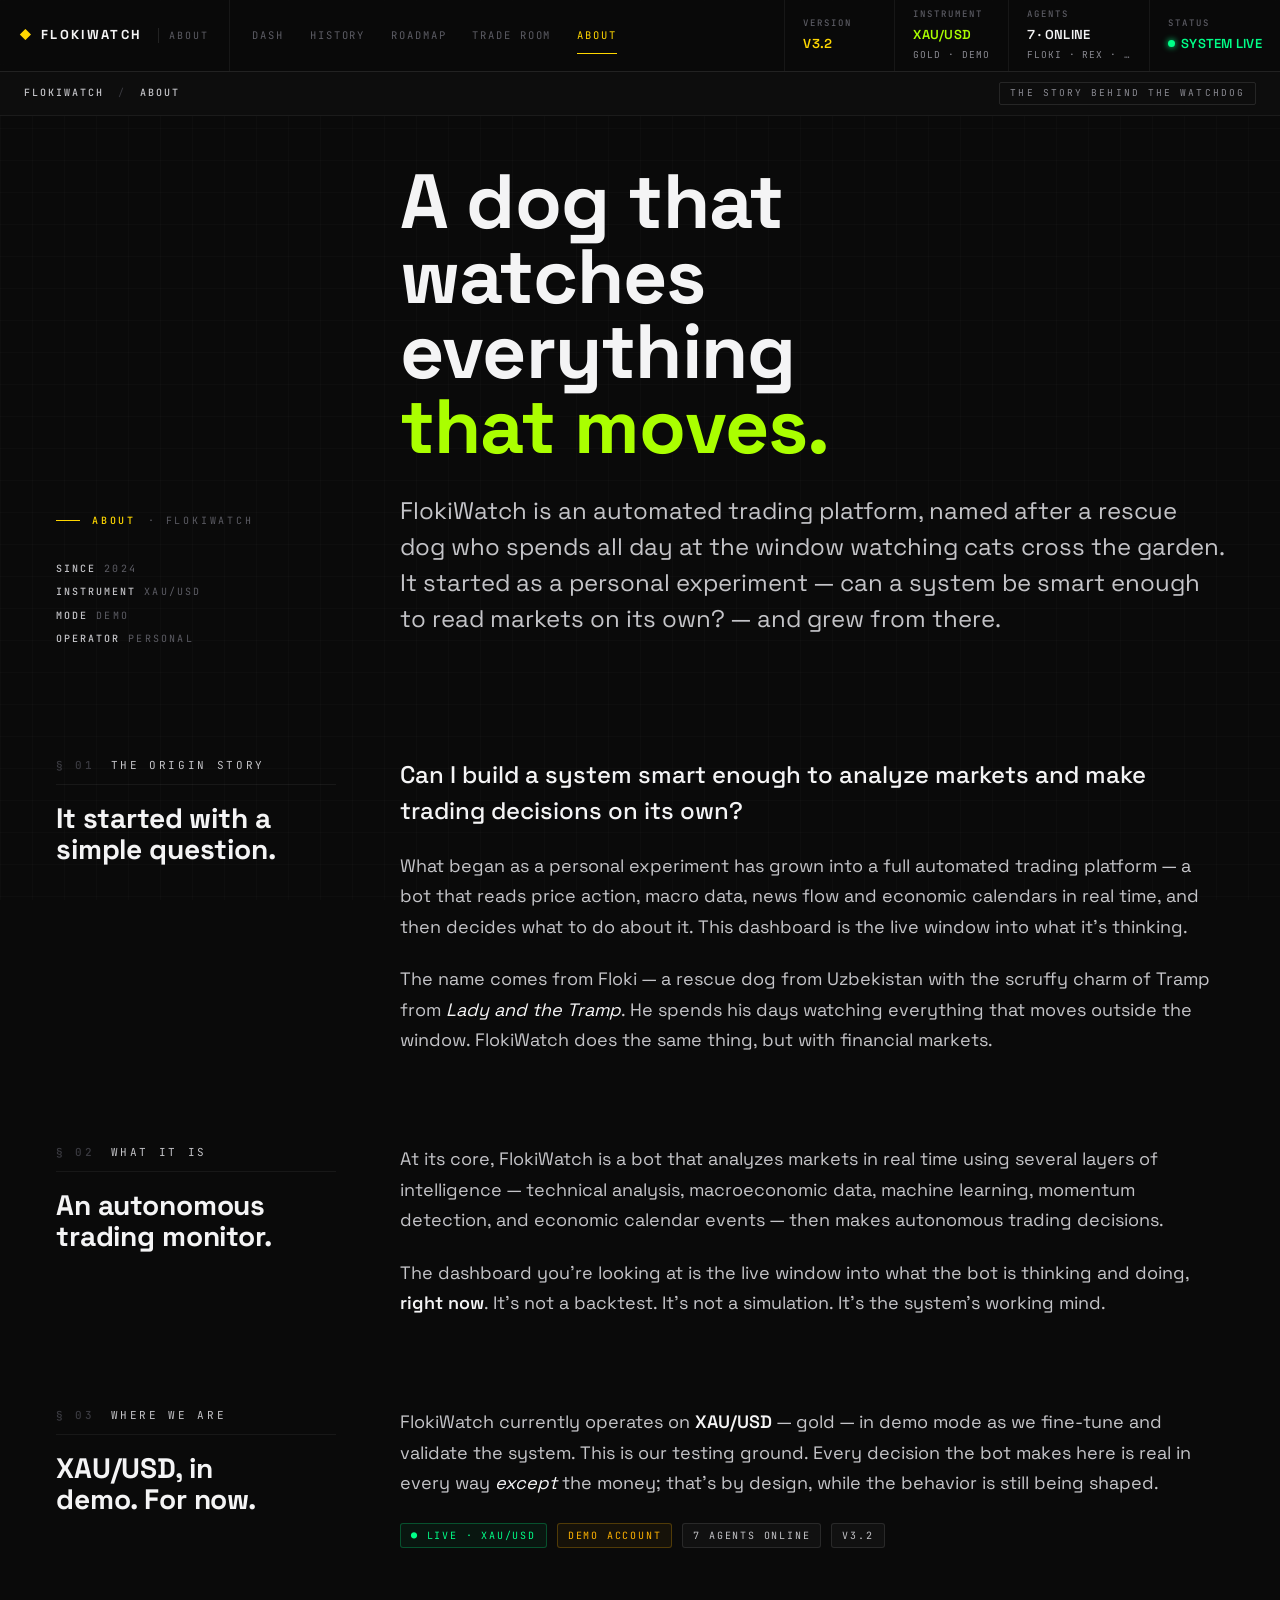
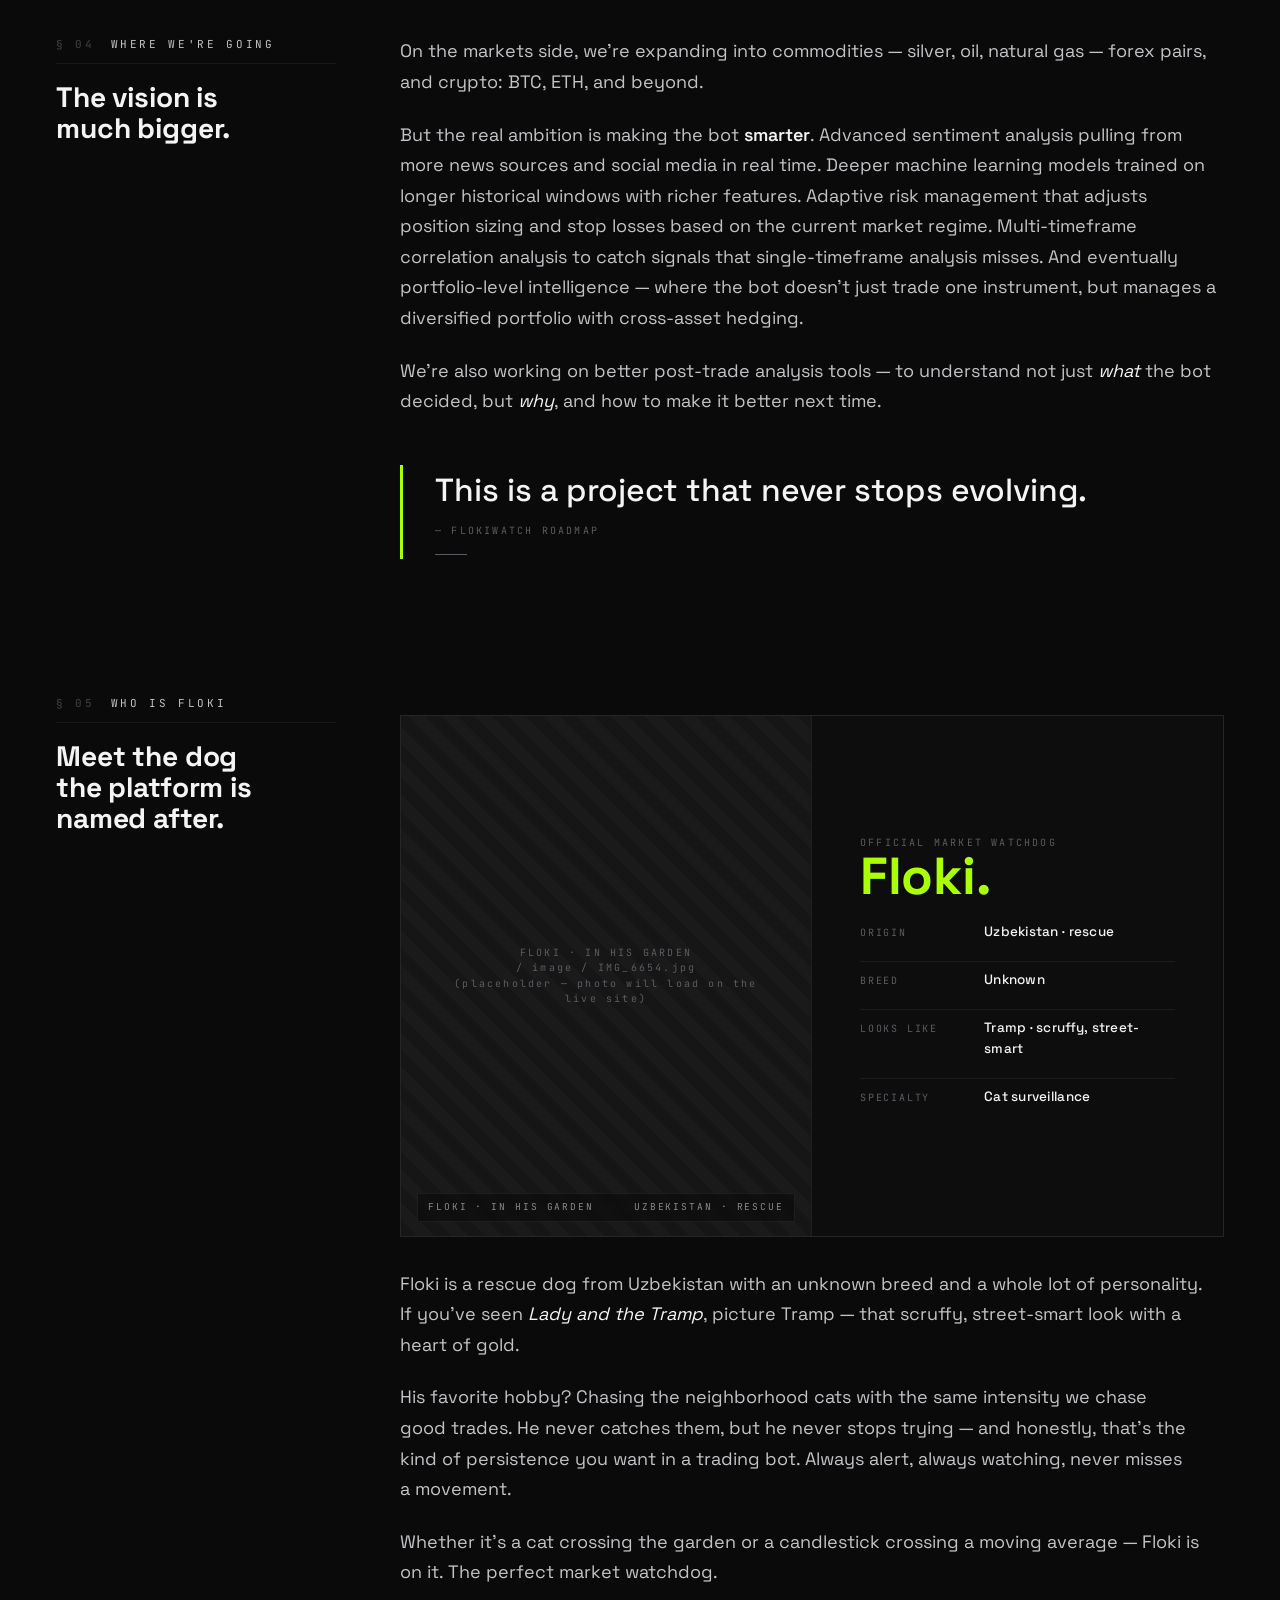
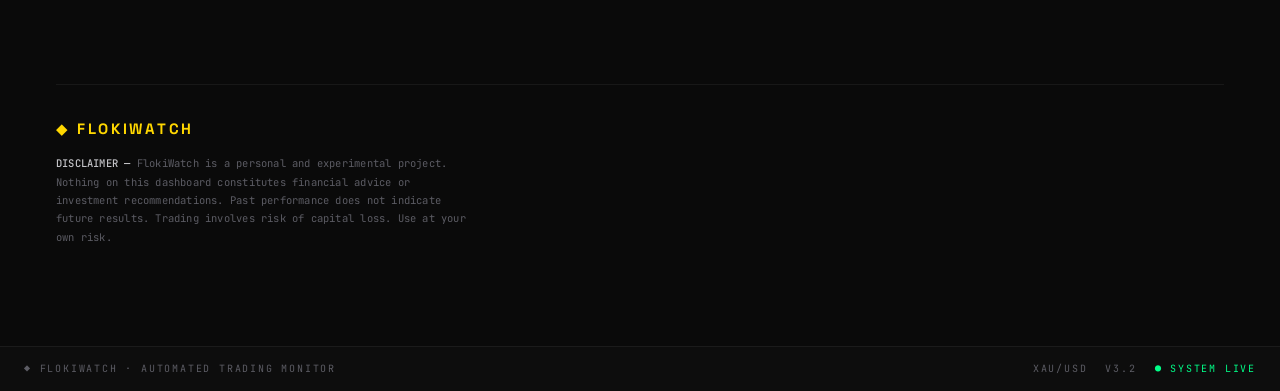
==== commit 832214a5: "design: about page v2.1 — cmd-rail cells + hero 2-col grid Webdesigner iterated on the about page af" ====
--- a/dashboard/static/about.html
+++ b/dashboard/static/about.html
@@ -75,7 +75,7 @@
 .brand-name { font-family: var(--display); font-weight: 700; letter-spacing: 0.18em; font-size: 13px; }
 .brand-sub { font-family: var(--mono); font-size: 10px; color: var(--text-3); letter-spacing: 0.2em; margin-left: 6px; padding-left: 10px; border-left: 1px solid var(--border-2); }
 
-.cmd-nav { display: flex; align-items: center; gap: 2px; padding: 0 10px; }
+.cmd-nav { display: flex; align-items: center; gap: 2px; padding: 0 10px; justify-content: flex-start; }
 .nav-link {
   padding: 10px 12px; font-size: 10.5px; letter-spacing: 0.18em; color: var(--text-3);
   cursor: pointer; transition: color .15s;
@@ -87,13 +87,20 @@
   height: 1px; background: var(--accent);
 }
 
-.cmd-meta { display: flex; align-items: center; gap: 10px; padding: 0 18px; border-left: 1px solid var(--border-1); }
-.meta-pill {
-  font-size: 10px; letter-spacing: 0.18em; color: var(--text-2);
-  padding: 4px 10px; border: 1px solid var(--border-2); border-radius: 3px;
-  background: var(--bg-1);
-}
-.meta-live { color: var(--clr-buy); border-color: rgba(0,255,136,0.25); background: rgba(0,255,136,0.05); display: flex; align-items: center; gap: 7px; }
+.cmd-rail { display: grid; grid-auto-flow: column; grid-auto-columns: minmax(110px, auto); border-left: 1px solid var(--border-1); }
+.cmd-cell {
+  display: flex; flex-direction: column; justify-content: center;
+  padding: 8px 18px; border-right: 1px solid var(--border-1); min-width: 0;
+}
+.cmd-cell:last-child { border-right: none; }
+.cmd-label { font-size: 9px; color: var(--text-3); letter-spacing: 0.22em; font-weight: 500; }
+.cmd-val { font-size: 13px; color: var(--text-0); font-weight: 600; letter-spacing: 0.02em; font-variant-numeric: tabular-nums; margin-top: 3px; font-family: var(--display); }
+.cmd-val.accent { color: var(--accent); }
+.cmd-val.live { color: var(--clr-buy); }
+.cmd-val.floki { color: var(--clr-floki); }
+.cmd-sub { font-size: 9.5px; color: var(--text-2); margin-top: 3px; letter-spacing: 0.1em; }
+.status-dot { width: 7px; height: 7px; border-radius: 50%; background: var(--clr-buy); box-shadow: 0 0 6px var(--clr-buy); display: inline-block; margin-right: 6px; vertical-align: 1px; animation: live-pulse 1.6s infinite; }
+
 .live-dot { width: 7px; height: 7px; border-radius: 50%; background: var(--clr-buy); animation: live-pulse 1.6s infinite; }
 @keyframes live-pulse { 0%,100% { opacity: 1; } 50% { opacity: 0.35; } }
 
@@ -117,9 +124,12 @@
    EDITORIAL SHELL
    ─────────────────────────────────────────────────────────────── */
 .about-page {
-  max-width: 960px;
+  max-width: 1280px;
   margin: 0 auto;
-  padding: 48px 28px 100px;
+  padding: 48px 56px 100px;
+}
+@media (min-width: 1400px) {
+  .about-page { padding: 56px 72px 120px; }
 }
 
 /* Eyebrow — used above major sections like a magazine kicker */
@@ -139,8 +149,17 @@
    HERO — editorial masthead
    ─────────────────────────────────────────────────────────────── */
 .hero {
-  margin-bottom: 72px;
-}
+  margin-bottom: 96px;
+  display: grid;
+  grid-template-columns: minmax(220px, 280px) 1fr;
+  gap: 64px;
+  align-items: end;
+}
+@media (max-width: 900px) {
+  .hero { grid-template-columns: 1fr; gap: 16px; }
+}
+.hero-side { display: flex; flex-direction: column; gap: 14px; padding-bottom: 14px; }
+.hero-body { min-width: 0; }
 .hero-title {
   font-family: var(--display);
   font-size: clamp(44px, 6vw, 80px);
@@ -155,11 +174,11 @@
 .hero-title .accent { color: var(--clr-floki); }
 .hero-deck {
   font-family: var(--display);
-  font-size: clamp(18px, 2vw, 22px);
+  font-size: clamp(19px, 2vw, 24px);
   font-weight: 400;
   color: var(--text-1);
-  line-height: 1.45;
-  max-width: 52ch;
+  line-height: 1.5;
+  max-width: 64ch;
   text-wrap: pretty;
 }
 .hero-meta {
@@ -177,7 +196,22 @@
 /* ───────────────────────────────────────────────────────────────
    STORY SECTIONS — long-form prose
    ─────────────────────────────────────────────────────────────── */
-section.story { margin-bottom: 72px; }
+section.story {
+  margin-bottom: 88px;
+  display: grid;
+  grid-template-columns: minmax(220px, 280px) 1fr;
+  gap: 64px;
+  align-items: start;
+}
+@media (max-width: 900px) {
+  section.story { grid-template-columns: 1fr; gap: 20px; }
+}
+
+.story-side { position: sticky; top: 88px; display: flex; flex-direction: column; gap: 18px; }
+@media (max-width: 900px) {
+  .story-side { position: static; }
+}
+.story-content { min-width: 0; }
 
 .story-kicker {
   font-family: var(--mono);
@@ -186,7 +220,6 @@
   color: var(--text-3);
   padding-bottom: 10px;
   border-bottom: 1px solid var(--border-1);
-  margin-bottom: 24px;
   display: flex; align-items: baseline; gap: 16px;
 }
 .story-kicker .num {
@@ -196,48 +229,48 @@
 
 .story-heading {
   font-family: var(--display);
-  font-size: clamp(28px, 3.2vw, 40px);
+  font-size: clamp(26px, 2.2vw, 32px);
   font-weight: 700;
   letter-spacing: -0.005em;
-  line-height: 1.05;
+  line-height: 1.1;
   color: var(--text-0);
-  margin: 0 0 20px;
-  max-width: 18ch;
+  margin: 0;
+  max-width: 14ch;
   text-wrap: balance;
 }
 
 .prose {
   font-family: var(--display);
-  font-size: 17px;
+  font-size: 18px;
   font-weight: 400;
   line-height: 1.7;
   color: var(--text-1);
-  max-width: 64ch;
+  max-width: 68ch;
   text-wrap: pretty;
 }
 .prose p { margin: 0 0 22px; }
 .prose p:last-child { margin-bottom: 0; }
 .prose p.lead {
-  font-size: 21px;
+  font-size: 24px;
   color: var(--text-0);
   font-weight: 500;
   line-height: 1.5;
-  max-width: 58ch;
+  max-width: 64ch;
 }
 .prose b, .prose strong { color: var(--text-0); font-weight: 600; }
 .prose em { color: var(--text-0); font-style: italic; }
 
 /* Pull quote — breaks the text up visually */
 .pullquote {
-  margin: 40px 0;
-  padding: 4px 0 4px 28px;
+  margin: 48px 0;
+  padding: 4px 0 4px 32px;
   border-left: 3px solid var(--clr-floki);
   font-family: var(--display);
-  font-size: clamp(20px, 2.4vw, 26px);
+  font-size: clamp(24px, 2.6vw, 32px);
   font-weight: 500;
   line-height: 1.35;
   color: var(--text-0);
-  max-width: 40ch;
+  max-width: 52ch;
   text-wrap: balance;
 }
 .pullquote::after {
@@ -266,7 +299,7 @@
 }
 .floki-photo {
   position: relative;
-  min-height: 440px;
+  min-height: 520px;
   background: var(--bg-1);
   border-right: 1px solid var(--border-1);
   overflow: hidden;
@@ -300,13 +333,13 @@
   border: 1px solid var(--border-1);
 }
 .floki-bio {
-  padding: 36px 34px;
+  padding: 44px 48px;
   display: flex; flex-direction: column; gap: 20px;
   justify-content: center;
 }
 .fb-name {
   font-family: var(--display);
-  font-size: 42px; font-weight: 700;
+  font-size: 52px; font-weight: 700;
   color: var(--clr-floki);
   letter-spacing: -0.005em;
   line-height: 1;
@@ -380,8 +413,9 @@
 @media (max-width: 820px) {
   .cmd-strip { grid-template-columns: 1fr auto; grid-template-rows: auto auto; }
   .cmd-brand { grid-column: 1; grid-row: 1; padding: 10px 14px; }
-  .cmd-meta { grid-column: 2; grid-row: 1; padding: 0 14px; border-left: none; }
-  .cmd-nav { grid-column: 1 / -1; grid-row: 2; padding: 0 10px; border-top: 1px solid var(--border-1); overflow-x: auto; }
+  .cmd-rail { grid-column: 2; grid-row: 1; border-left: 1px solid var(--border-1); }
+  .cmd-rail .cmd-cell:not(:last-child) { display: none; }
+  .cmd-nav { grid-column: 1 / -1; grid-row: 2; padding: 0 10px; border-top: 1px solid var(--border-1); overflow-x: auto; -webkit-overflow-scrolling: touch; }
   .cmd-nav .nav-link { padding: 10px 10px; font-size: 10px; white-space: nowrap; }
   .brand-sub { display: none; }
 
@@ -422,8 +456,25 @@
     <a class="nav-link active" href="/about">ABOUT</a>
   </nav>
 
-  <div class="cmd-meta">
-    <div class="meta-pill meta-live"><span class="live-dot"></span>SYSTEM LIVE</div>
+  <div class="cmd-rail">
+    <div class="cmd-cell">
+      <div class="cmd-label">VERSION</div>
+      <div class="cmd-val accent">V3.2</div>
+    </div>
+    <div class="cmd-cell">
+      <div class="cmd-label">INSTRUMENT</div>
+      <div class="cmd-val floki">XAU/USD</div>
+      <div class="cmd-sub">GOLD · DEMO</div>
+    </div>
+    <div class="cmd-cell">
+      <div class="cmd-label">AGENTS</div>
+      <div class="cmd-val">7 · ONLINE</div>
+      <div class="cmd-sub">FLOKI · REX · …</div>
+    </div>
+    <div class="cmd-cell">
+      <div class="cmd-label">STATUS</div>
+      <div class="cmd-val live"><span class="status-dot"></span>SYSTEM LIVE</div>
+    </div>
   </div>
 </header>
 
@@ -441,32 +492,36 @@
 
   <!-- HERO -->
   <section class="hero">
-    <div class="eyebrow"><b>ABOUT</b><span>· FLOKIWATCH</span></div>
-    <h1 class="hero-title">
-      A dog that watches everything <span class="accent">that moves.</span>
-    </h1>
-    <p class="hero-deck">
-      FlokiWatch is an automated trading platform, named after a rescue dog who spends all day at the window watching cats cross the garden. It started as a personal experiment — can a system be smart enough to read markets on its own? — and grew from there.
-    </p>
-    <div class="hero-meta">
-      <span><b>SINCE</b> 2024</span>
-      <span class="dot">·</span>
-      <span><b>INSTRUMENT</b> XAU/USD</span>
-      <span class="dot">·</span>
-      <span><b>MODE</b> DEMO</span>
-      <span class="dot">·</span>
-      <span><b>OPERATOR</b> PERSONAL</span>
+    <div class="hero-side">
+      <div class="eyebrow"><b>ABOUT</b><span>· FLOKIWATCH</span></div>
+      <div class="hero-meta" style="margin-top:0; padding-top:0; border-top:none; flex-direction:column; align-items:flex-start; gap:8px;">
+        <span><b>SINCE</b> 2024</span>
+        <span><b>INSTRUMENT</b> XAU/USD</span>
+        <span><b>MODE</b> DEMO</span>
+        <span><b>OPERATOR</b> PERSONAL</span>
+      </div>
+    </div>
+    <div class="hero-body">
+      <h1 class="hero-title">
+        A dog that watches everything <span class="accent">that moves.</span>
+      </h1>
+      <p class="hero-deck">
+        FlokiWatch is an automated trading platform, named after a rescue dog who spends all day at the window watching cats cross the garden. It started as a personal experiment — can a system be smart enough to read markets on its own? — and grew from there.
+      </p>
     </div>
   </section>
 
   <!-- §01 — THE ORIGIN STORY -->
   <section class="story">
-    <div class="story-kicker">
+    <div class="story-side">
+      <div class="story-kicker">
       <span class="num">§ 01</span>
       <span class="label">THE ORIGIN STORY</span>
     </div>
     <h2 class="story-heading">It started with a simple question.</h2>
-    <div class="prose">
+    </div>
+    <div class="story-content">
+      <div class="prose">
       <p class="lead">
         Can I build a system smart enough to analyze markets and make trading decisions on its own?
       </p>
@@ -477,33 +532,41 @@
         The name comes from Floki — a rescue dog from Uzbekistan with the scruffy charm of Tramp from <em>Lady and the Tramp</em>. He spends his days watching everything that moves outside the window. FlokiWatch does the same thing, but with financial markets.
       </p>
     </div>
+    </div>
   </section>
 
   <!-- §02 — WHAT IT IS -->
   <section class="story">
-    <div class="story-kicker">
+    <div class="story-side">
+      <div class="story-kicker">
       <span class="num">§ 02</span>
       <span class="label">WHAT IT IS</span>
     </div>
     <h2 class="story-heading">An autonomous trading monitor.</h2>
-    <div class="prose">
+    </div>
+    <div class="story-content">
+      <div class="prose">
       <p>
         At its core, FlokiWatch is a bot that analyzes markets in real time using several layers of intelligence — technical analysis, macroeconomic data, machine learning, momentum detection, and economic calendar events — then makes autonomous trading decisions.
       </p>
       <p>
         The dashboard you're looking at is the live window into what the bot is thinking and doing, <strong>right now</strong>. It's not a backtest. It's not a simulation. It's the system's working mind.
       </p>
+    </div>
     </div>
   </section>
 
   <!-- §03 — WHERE WE ARE -->
   <section class="story">
-    <div class="story-kicker">
+    <div class="story-side">
+      <div class="story-kicker">
       <span class="num">§ 03</span>
       <span class="label">WHERE WE ARE</span>
     </div>
     <h2 class="story-heading">XAU/USD, in demo. For now.</h2>
-    <div class="prose">
+    </div>
+    <div class="story-content">
+      <div class="prose">
       <p>
         FlokiWatch currently operates on <b>XAU/USD</b> — gold — in demo mode as we fine-tune and validate the system. This is our testing ground. Every decision the bot makes here is real in every way <em>except</em> the money; that's by design, while the behavior is still being shaped.
       </p>
@@ -514,16 +577,20 @@
       <span class="origin-tag">7 AGENTS ONLINE</span>
       <span class="origin-tag">V3.2</span>
     </div>
+    </div>
   </section>
 
   <!-- §04 — WHERE WE'RE GOING -->
   <section class="story">
-    <div class="story-kicker">
+    <div class="story-side">
+      <div class="story-kicker">
       <span class="num">§ 04</span>
       <span class="label">WHERE WE'RE GOING</span>
     </div>
     <h2 class="story-heading">The vision is much bigger.</h2>
-    <div class="prose">
+    </div>
+    <div class="story-content">
+      <div class="prose">
       <p>
         On the markets side, we're expanding into commodities — silver, oil, natural gas — forex pairs, and crypto: BTC, ETH, and beyond.
       </p>
@@ -539,17 +606,20 @@
         <span class="pullquote-attr">— FLOKIWATCH ROADMAP</span>
       </div>
     </div>
+    </div>
   </section>
 
   <!-- §05 — WHO IS FLOKI -->
   <section class="story">
-    <div class="story-kicker">
+    <div class="story-side">
+      <div class="story-kicker">
       <span class="num">§ 05</span>
       <span class="label">WHO IS FLOKI</span>
     </div>
     <h2 class="story-heading">Meet the dog the platform is named after.</h2>
-
-    <div class="floki-hero">
+    </div>
+    <div class="story-content">
+      <div class="floki-hero">
       <div class="floki-photo">
         <img src="/image/IMG_6654.jpg" alt="Floki in his garden" onerror="this.style.display='none';this.nextElementSibling.style.display='flex';">
         <div class="photo-fallback">
@@ -587,6 +657,7 @@
         Whether it's a cat crossing the garden or a candlestick crossing a moving average — Floki is on it. The perfect market watchdog.
       </p>
     </div>
+    </div>
   </section>
 
   <!-- Sign-off / disclaimer -->
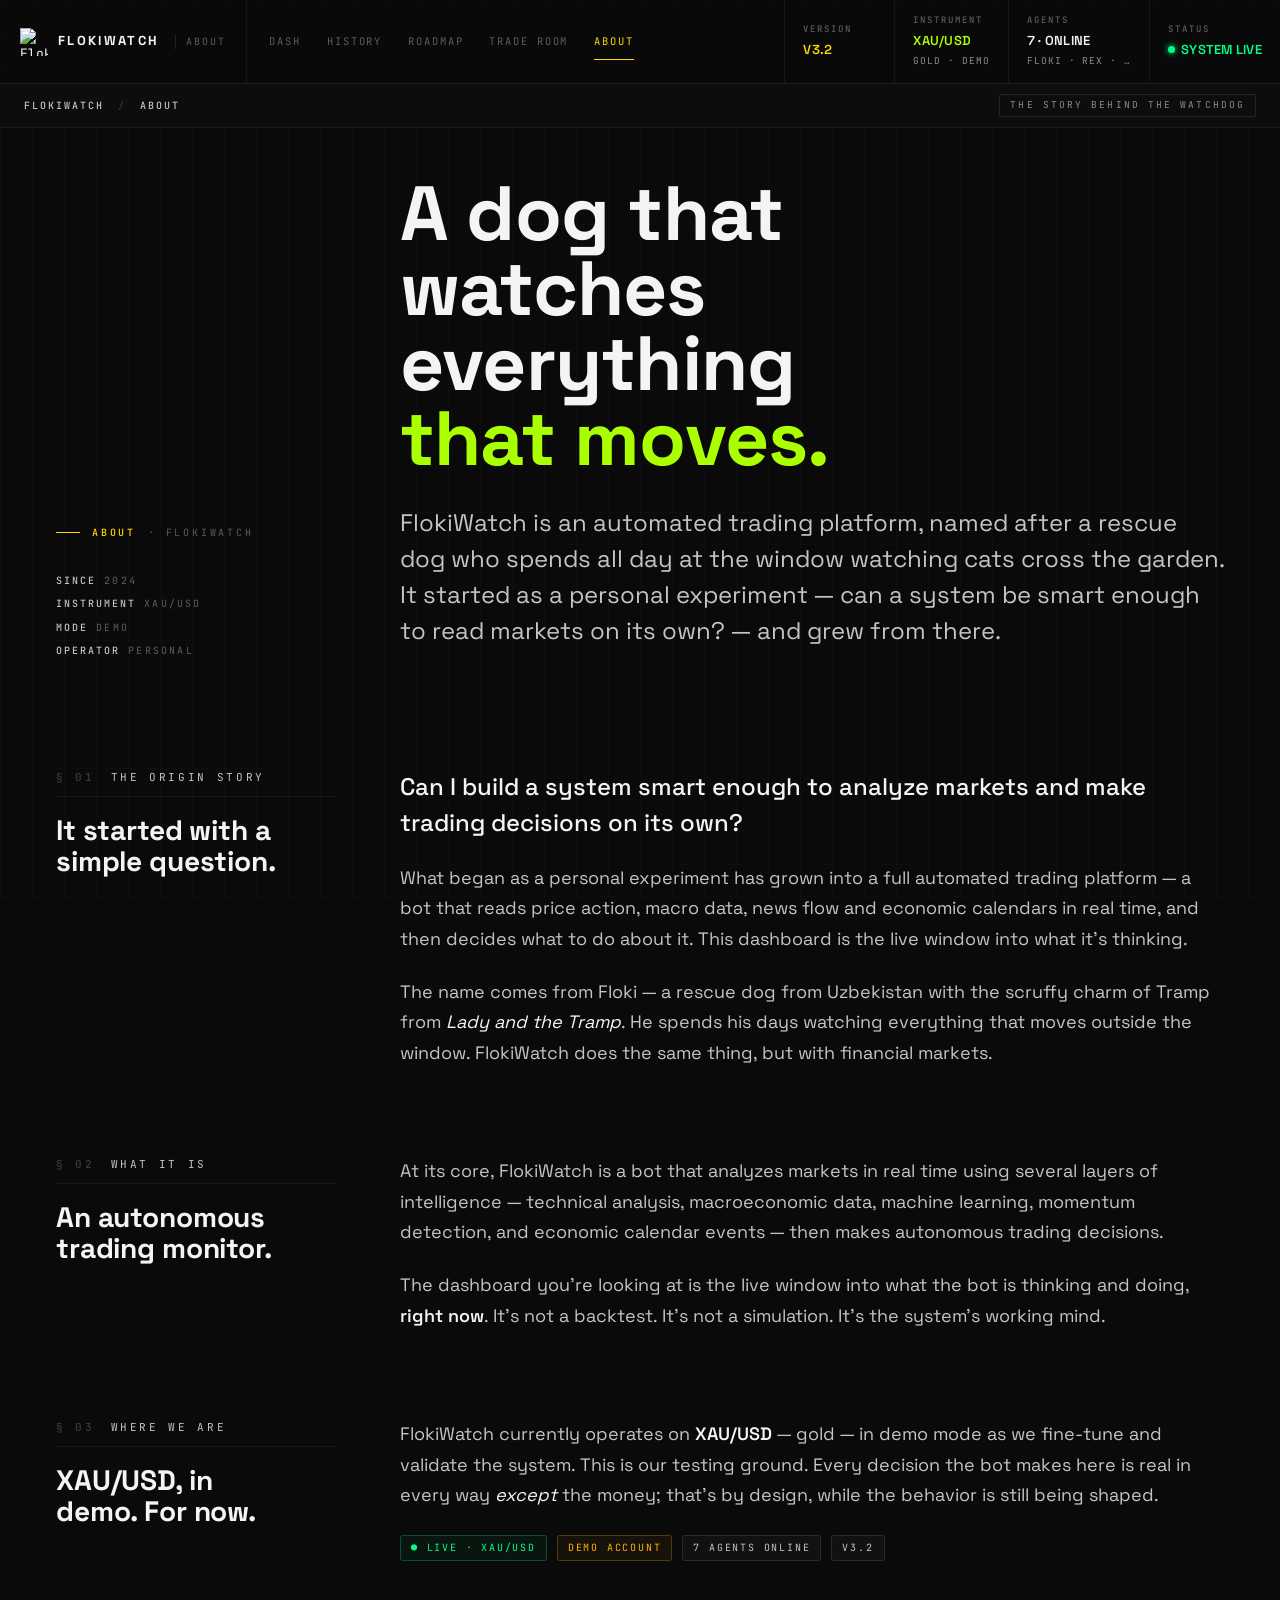
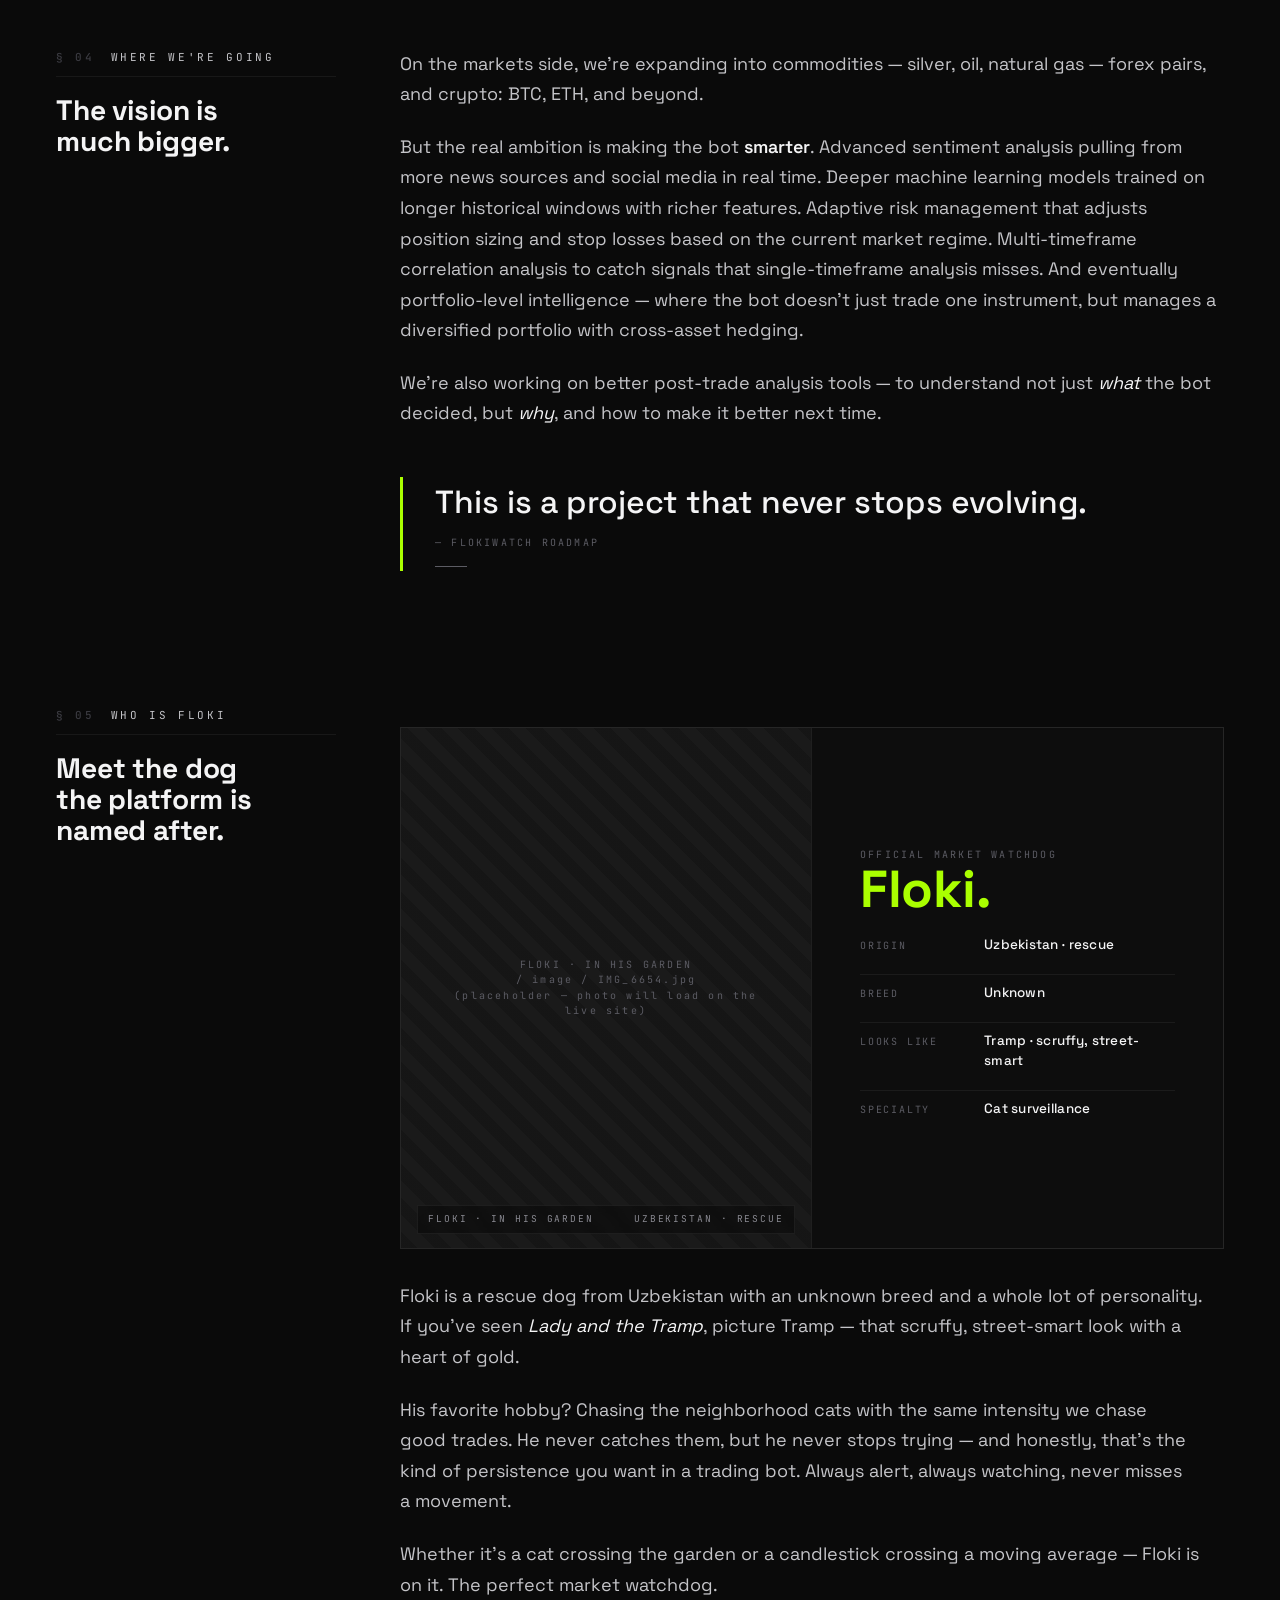
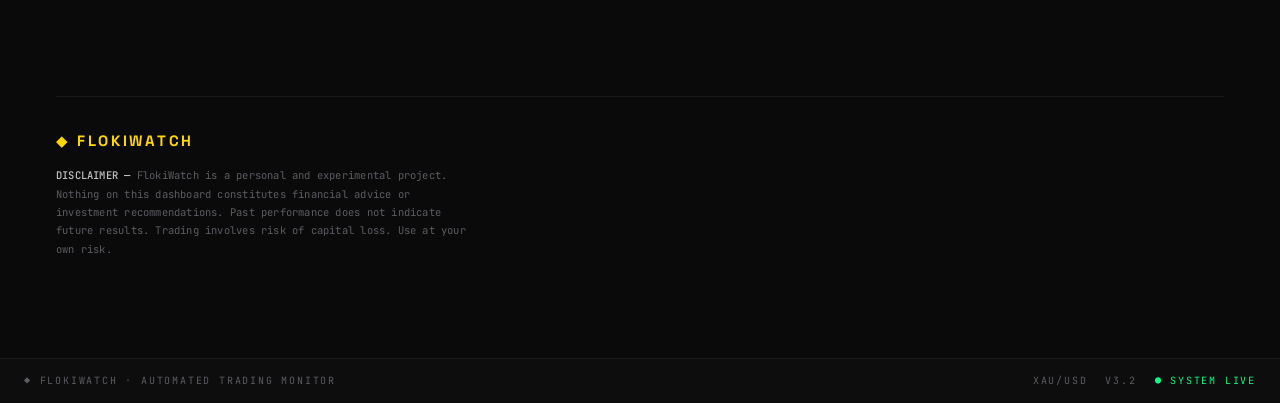
==== commit 99366bd1: "design: unify nav across pages + fix mobile overflow - About page: replace ◆ diamond with /image/flo" ====
--- a/dashboard/static/about.html
+++ b/dashboard/static/about.html
@@ -69,9 +69,10 @@
   backdrop-filter: blur(10px);
   -webkit-backdrop-filter: blur(10px);
   border-bottom: 1px solid var(--border-2);
+  min-height: 84px;
 }
 .cmd-brand { display: flex; align-items: center; gap: 10px; padding: 10px 20px; border-right: 1px solid var(--border-1); }
-.brand-mark { color: var(--accent); font-size: 18px; line-height: 1; }
+.brand-logo { width: 28px; height: 28px; image-rendering: pixelated; image-rendering: crisp-edges; flex-shrink: 0; }
 .brand-name { font-family: var(--display); font-weight: 700; letter-spacing: 0.18em; font-size: 13px; }
 .brand-sub { font-family: var(--mono); font-size: 10px; color: var(--text-3); letter-spacing: 0.2em; margin-left: 6px; padding-left: 10px; border-left: 1px solid var(--border-2); }
 
@@ -411,12 +412,22 @@
    RESPONSIVE
    ─────────────────────────────────────────────────────────────── */
 @media (max-width: 820px) {
-  .cmd-strip { grid-template-columns: 1fr auto; grid-template-rows: auto auto; }
-  .cmd-brand { grid-column: 1; grid-row: 1; padding: 10px 14px; }
-  .cmd-rail { grid-column: 2; grid-row: 1; border-left: 1px solid var(--border-1); }
-  .cmd-rail .cmd-cell:not(:last-child) { display: none; }
-  .cmd-nav { grid-column: 1 / -1; grid-row: 2; padding: 0 10px; border-top: 1px solid var(--border-1); overflow-x: auto; -webkit-overflow-scrolling: touch; }
-  .cmd-nav .nav-link { padding: 10px 10px; font-size: 10px; white-space: nowrap; }
+  /* Mobile: brand (row 1) / nav (row 2, scrollable) / rail (row 3, scrollable) — same as Trade Room */
+  .cmd-strip { grid-template-columns: 1fr; grid-template-rows: auto auto auto; min-height: 0; }
+  .cmd-brand { grid-column: 1; grid-row: 1; padding: 10px 14px; border-right: none; border-bottom: 1px solid var(--border-1); }
+  .cmd-nav {
+    grid-column: 1; grid-row: 2; padding: 0 10px;
+    overflow-x: auto; -webkit-overflow-scrolling: touch;
+    border-bottom: 1px solid var(--border-1);
+  }
+  .cmd-nav .nav-link { padding: 10px 10px; font-size: 10px; white-space: nowrap; flex-shrink: 0; }
+  .cmd-rail {
+    grid-column: 1; grid-row: 3;
+    border-top: none; border-left: none;
+    overflow-x: auto; -webkit-overflow-scrolling: touch;
+    grid-auto-flow: column; grid-auto-columns: minmax(120px, auto);
+  }
+  .cmd-cell { flex-shrink: 0; }
   .brand-sub { display: none; }
 
   .floki-hero { grid-template-columns: 1fr; }
@@ -443,7 +454,7 @@
      ═══════════════════════════════════════════════════════════════ -->
 <header class="cmd-strip">
   <div class="cmd-brand">
-    <div class="brand-mark">◆</div>
+    <img src="/image/flokiwatch.png" alt="FlokiWatch" class="brand-logo" />
     <div class="brand-name">FLOKIWATCH</div>
     <div class="brand-sub">ABOUT</div>
   </div>
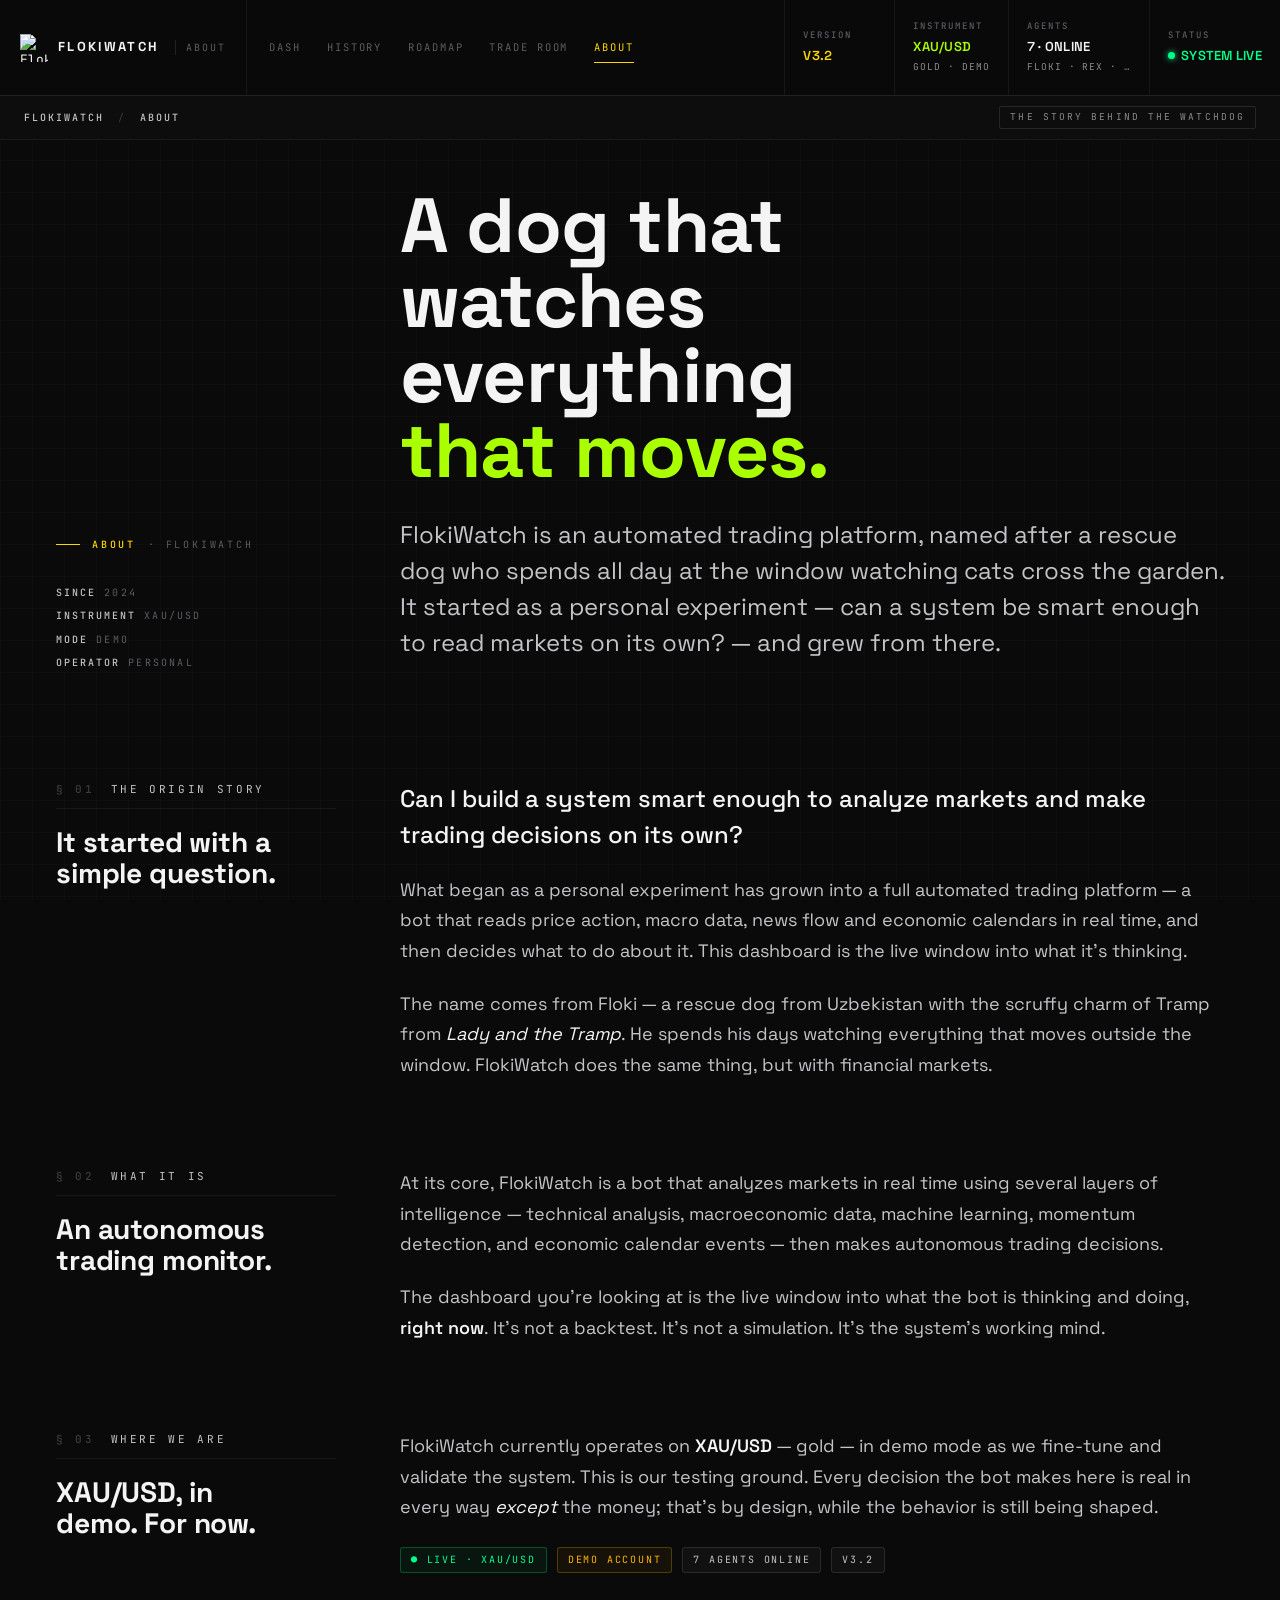
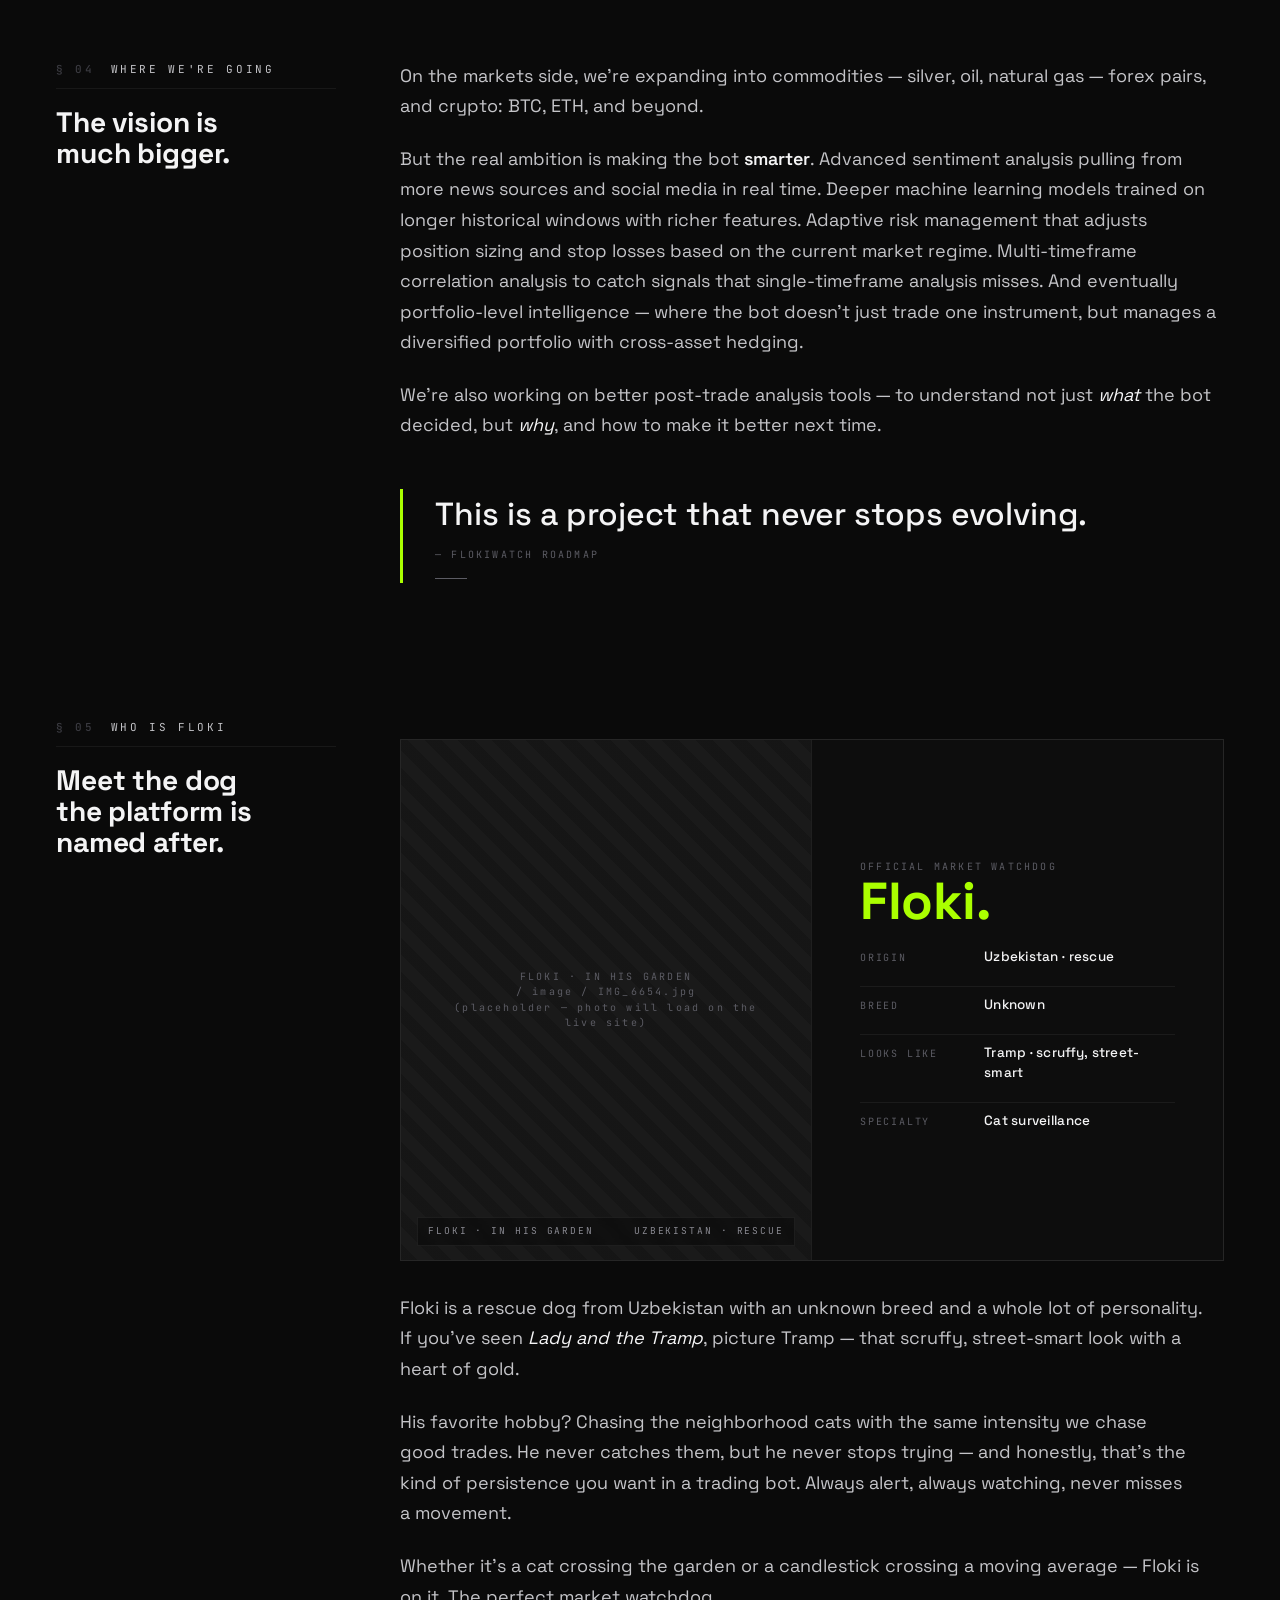
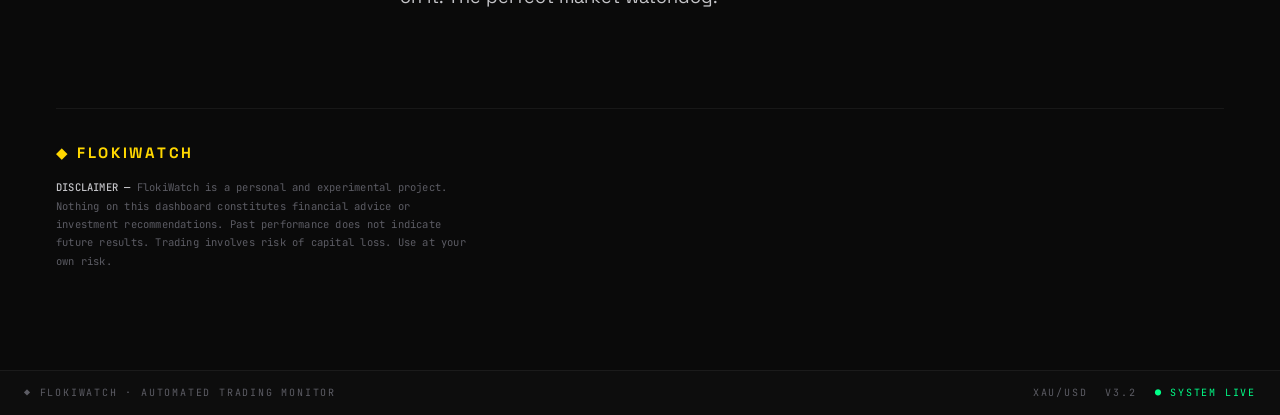
==== commit c4ea9e6f: "design: pixel-align cmd-strip height + nav across pages - .cmd-strip: height 96px (was min-height 84" ====
--- a/dashboard/static/about.html
+++ b/dashboard/static/about.html
@@ -69,7 +69,7 @@
   backdrop-filter: blur(10px);
   -webkit-backdrop-filter: blur(10px);
   border-bottom: 1px solid var(--border-2);
-  min-height: 84px;
+  height: 96px;
 }
 .cmd-brand { display: flex; align-items: center; gap: 10px; padding: 10px 20px; border-right: 1px solid var(--border-1); }
 .brand-logo { width: 28px; height: 28px; image-rendering: pixelated; image-rendering: crisp-edges; flex-shrink: 0; }
@@ -78,8 +78,8 @@
 
 .cmd-nav { display: flex; align-items: center; gap: 2px; padding: 0 10px; justify-content: flex-start; }
 .nav-link {
-  padding: 10px 12px; font-size: 10.5px; letter-spacing: 0.18em; color: var(--text-3);
-  cursor: pointer; transition: color .15s;
+  padding: 10px 12px; font-size: 10.5px; line-height: 1; letter-spacing: 0.18em; color: var(--text-3);
+  cursor: pointer; transition: color .15s; white-space: nowrap;
 }
 .nav-link:hover { color: var(--text-1); }
 .nav-link.active { color: var(--accent); position: relative; }
@@ -413,7 +413,7 @@
    ─────────────────────────────────────────────────────────────── */
 @media (max-width: 820px) {
   /* Mobile: brand (row 1) / nav (row 2, scrollable) / rail (row 3, scrollable) — same as Trade Room */
-  .cmd-strip { grid-template-columns: 1fr; grid-template-rows: auto auto auto; min-height: 0; }
+  .cmd-strip { grid-template-columns: 1fr; grid-template-rows: auto auto auto; height: auto; }
   .cmd-brand { grid-column: 1; grid-row: 1; padding: 10px 14px; border-right: none; border-bottom: 1px solid var(--border-1); }
   .cmd-nav {
     grid-column: 1; grid-row: 2; padding: 0 10px;
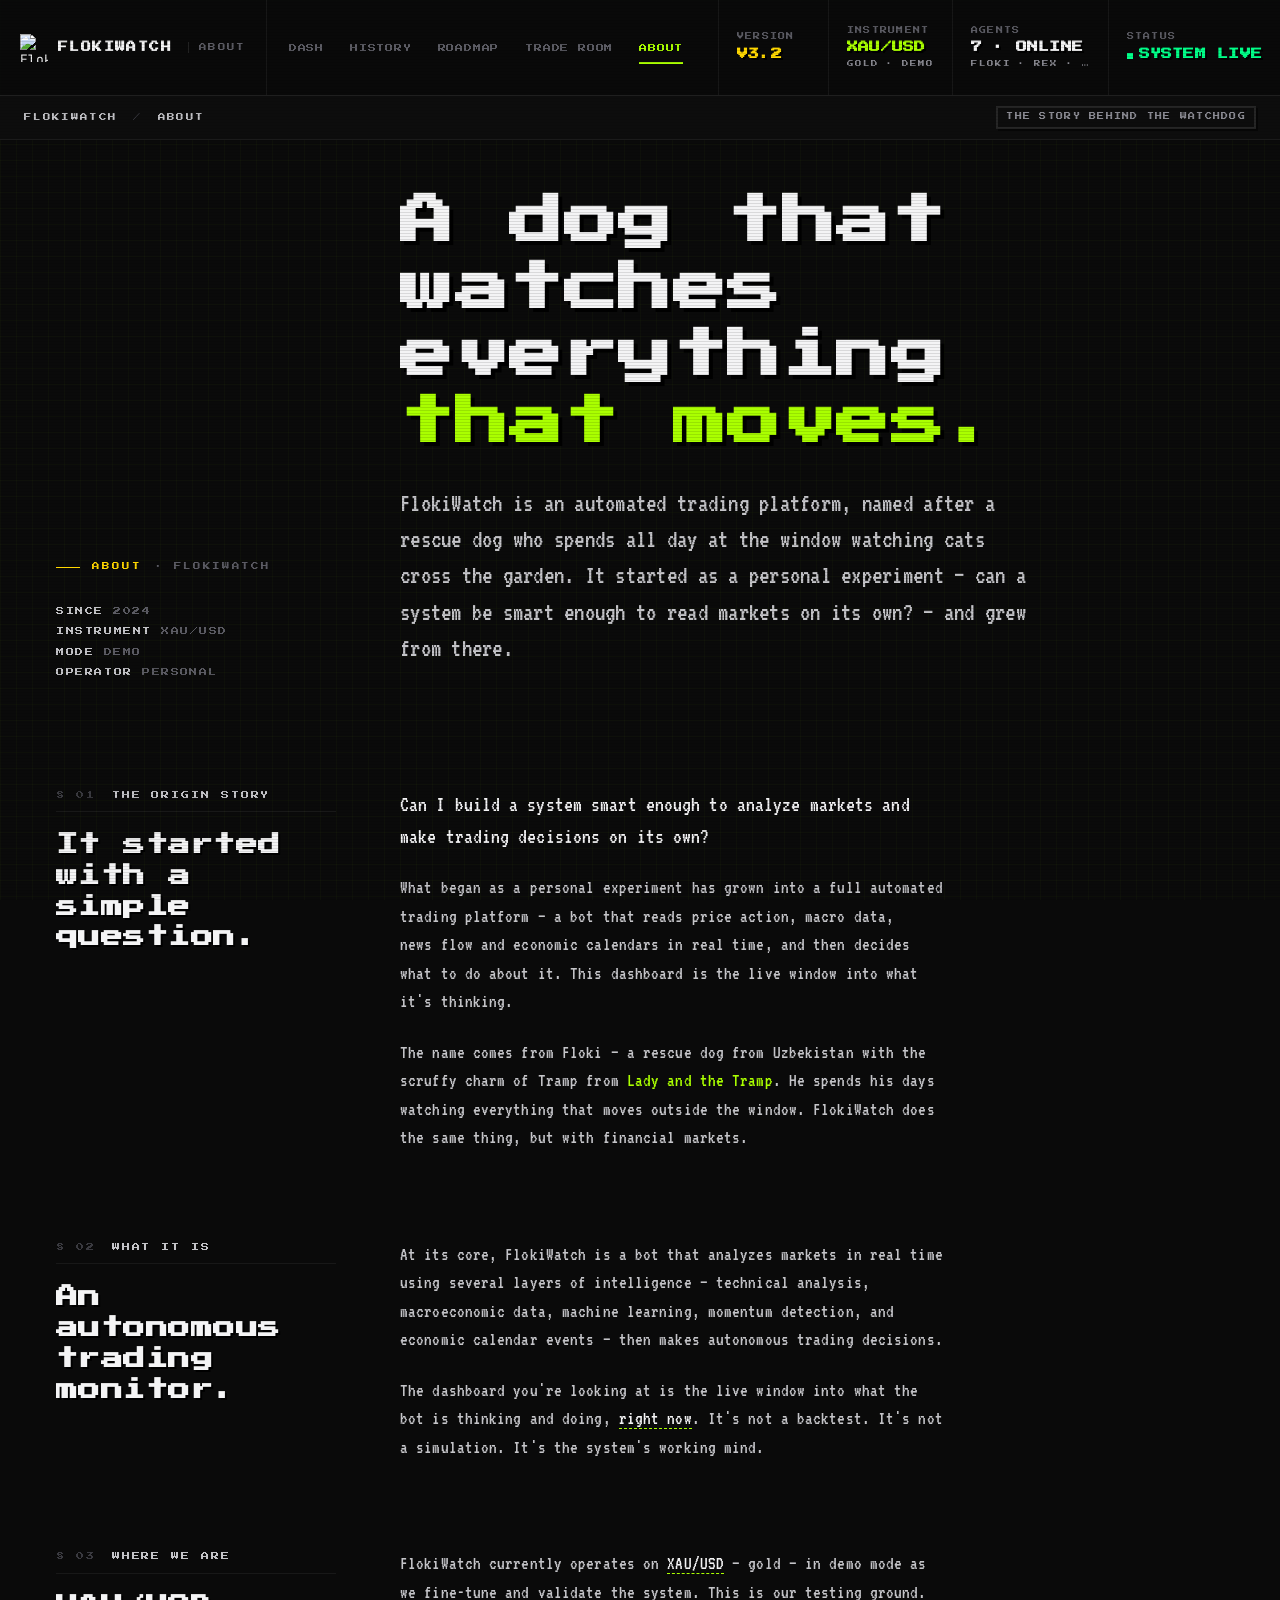
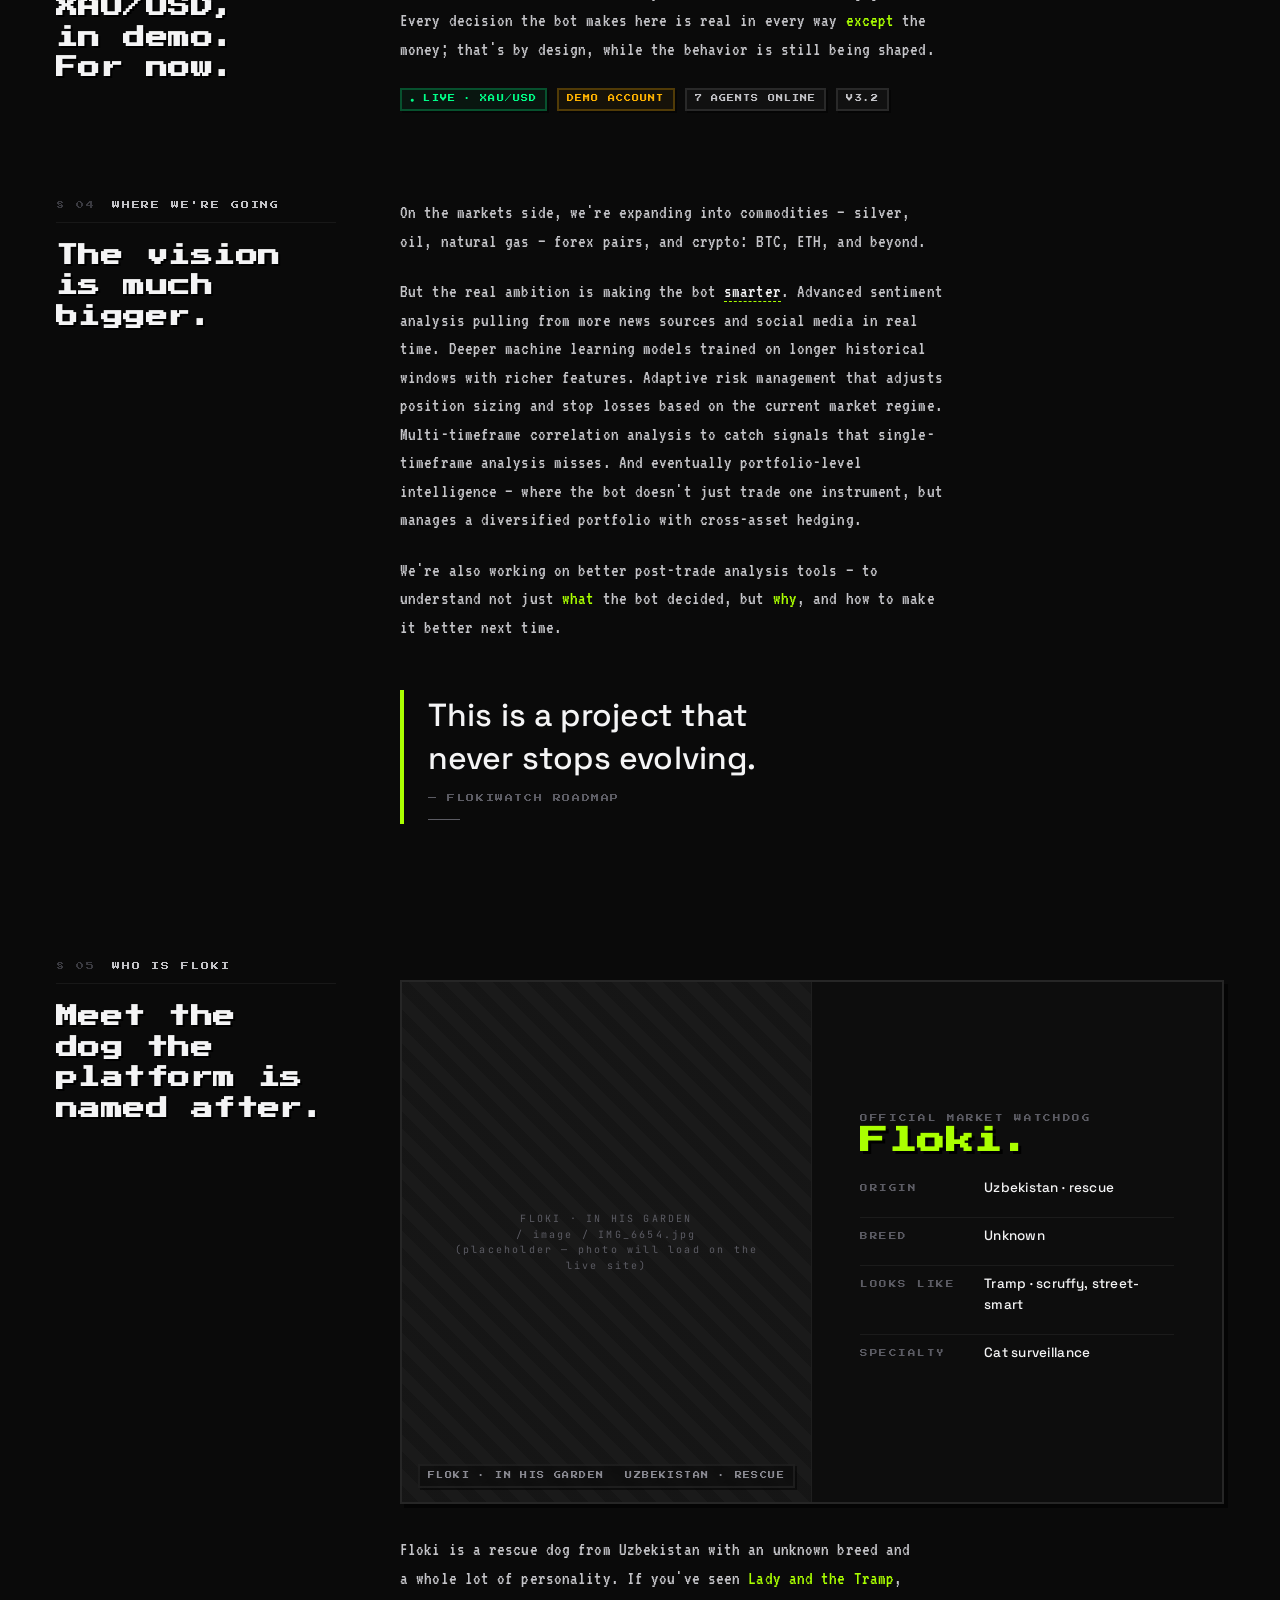
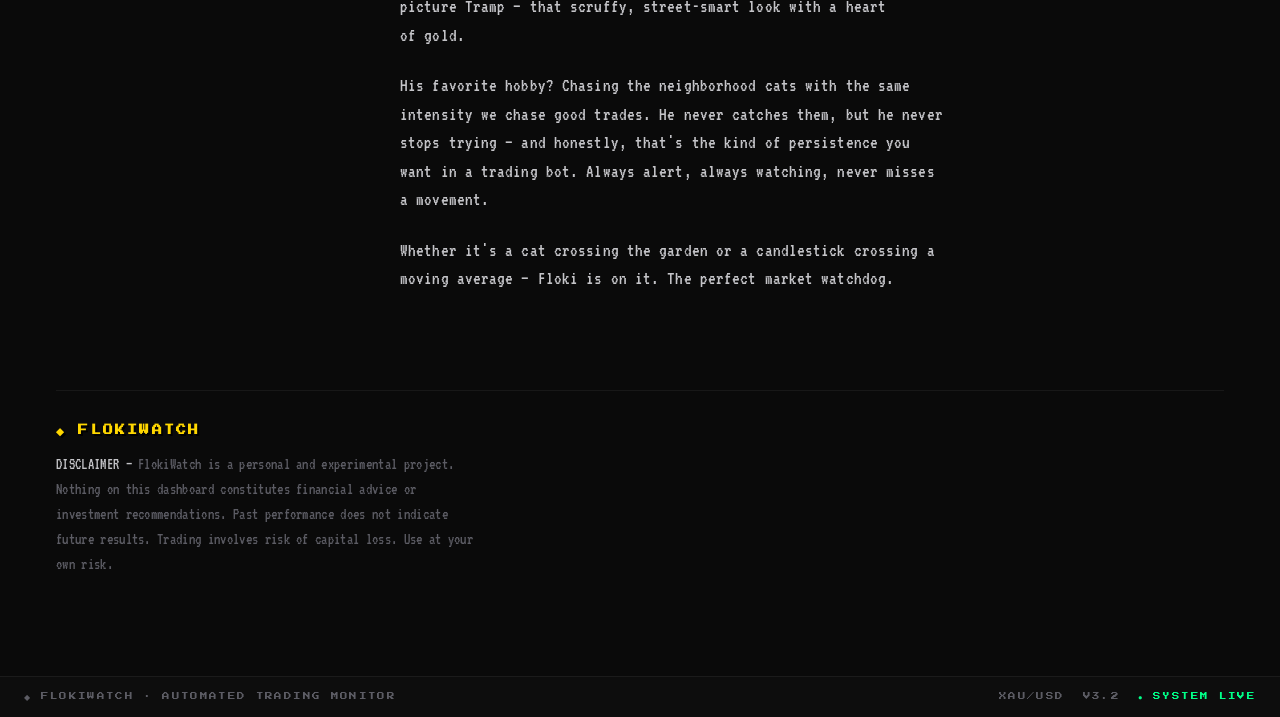
==== commit 733af01a: "design: 8-bit pixel style across trade room + about + roadmap - trade_room.html + about.html: append" ====
--- a/dashboard/static/about.html
+++ b/dashboard/static/about.html
@@ -6,7 +6,7 @@
 <title>About · FlokiWatch</title>
 <link rel="preconnect" href="https://fonts.googleapis.com" />
 <link rel="preconnect" href="https://fonts.gstatic.com" crossorigin />
-<link href="https://fonts.googleapis.com/css2?family=JetBrains+Mono:wght@300;400;500;600;700&family=Space+Grotesk:wght@400;500;600;700&display=swap" rel="stylesheet" />
+<link href="https://fonts.googleapis.com/css2?family=JetBrains+Mono:wght@300;400;500;600;700&family=Space+Grotesk:wght@400;500;600;700&family=Press+Start+2P&family=VT323&display=swap" rel="stylesheet" />
 <style>
 /* ═══════════════════════════════════════════════════════════════
    ABOUT — editorial page in FlokiWatch design system
@@ -445,6 +445,182 @@
   .fb-fact { grid-template-columns: 96px 1fr; }
   .page-foot { flex-direction: column; gap: 8px; text-align: center; }
 }
+
+
+/* ═══════════════════════════════════════════════════════════════
+   8-BIT PIXEL OVERLAY — About
+   Same approach as Trade Room / Roadmap 8bit: Press Start 2P
+   for labels/headings, VT323 for readable body copy.
+   ═══════════════════════════════════════════════════════════════ */
+:root {
+  --pixel:   'Press Start 2P', 'Courier New', monospace;
+  --pixel-r: 'VT323', 'Courier New', monospace;
+}
+
+html, body {
+  image-rendering: pixelated;
+  -webkit-font-smoothing: none;
+  font-smooth: never;
+}
+
+body {
+  background-image:
+    linear-gradient(rgba(170,255,0,0.022) 1px, transparent 1px),
+    linear-gradient(90deg, rgba(170,255,0,0.022) 1px, transparent 1px);
+  background-size: 16px 16px;
+}
+
+body::before {
+  content: '';
+  position: fixed; inset: 0;
+  pointer-events: none; z-index: 100;
+  background: repeating-linear-gradient(
+    to bottom,
+    rgba(0,0,0,0) 0 2px,
+    rgba(0,0,0,0.11) 2px 3px
+  );
+  mix-blend-mode: multiply;
+}
+
+* { border-radius: 0 !important; }
+
+/* ── COMMAND STRIP (shared) ──────────────────────── */
+.brand-mark { font-size: 0; }
+.brand-mark::before { content: '\25A0'; font-size: 14px; color: var(--clr-floki); }
+.brand-name { font-family: var(--pixel); font-size: 10px; letter-spacing: 0.14em; }
+.brand-sub  { font-family: var(--pixel); font-size: 7.5px; letter-spacing: 0.18em; }
+.nav-link   { font-family: var(--pixel); font-size: 8px; letter-spacing: 0.1em; padding: 12px 12px; }
+.nav-link.active { color: var(--clr-floki); }
+.nav-link.active::after { height: 2px; background: var(--clr-floki); }
+
+.cmd-label { font-family: var(--pixel); font-size: 7px; letter-spacing: 0.18em; }
+.cmd-val   { font-family: var(--pixel); font-size: 11px; letter-spacing: 0.02em; text-shadow: 2px 2px 0 #000; }
+.cmd-sub   { font-family: var(--pixel); font-size: 6.5px; letter-spacing: 0.14em; }
+
+.status-dot { border-radius: 0 !important; width: 6px; height: 6px; animation: pixel-blink 0.9s steps(2) infinite; box-shadow: none; }
+.live-dot   { border-radius: 0 !important; width: 6px; height: 6px; animation: pixel-blink 0.9s steps(2) infinite; }
+@keyframes pixel-blink { 0% { opacity: 1; } 50% { opacity: 0.3; } }
+
+.crumb      { font-family: var(--pixel); font-size: 7.5px; letter-spacing: 0.18em; }
+.rail-tag   { font-family: var(--pixel); font-size: 7px; letter-spacing: 0.18em; border-width: 2px; box-shadow: 2px 2px 0 rgba(0,0,0,0.5); padding: 4px 8px; }
+
+/* ── EYEBROW ──────────────────────────────────────── */
+.eyebrow { font-family: var(--pixel); font-size: 7.5px; letter-spacing: 0.22em; }
+
+/* ── HERO ─────────────────────────────────────────── */
+.hero-title {
+  font-family: var(--pixel);
+  font-size: clamp(26px, 4.2vw, 56px);
+  line-height: 1.25;
+  letter-spacing: 0.01em;
+  text-shadow: 4px 4px 0 #000;
+  max-width: 16ch;
+}
+.hero-deck {
+  font-family: var(--pixel-r);
+  font-size: clamp(20px, 2.2vw, 26px);
+  line-height: 1.4;
+  letter-spacing: 0.01em;
+}
+.hero-meta   { font-family: var(--pixel); font-size: 8px; letter-spacing: 0.18em; }
+.hero-meta b { font-family: var(--pixel); letter-spacing: 0.2em; }
+
+/* ── STORY BLOCKS ─────────────────────────────────── */
+.story-kicker       { font-family: var(--pixel); font-size: 8px; letter-spacing: 0.24em; }
+.story-kicker .num  { font-family: var(--pixel); color: var(--text-4); }
+.story-kicker .label{ font-family: var(--pixel); letter-spacing: 0.24em; }
+
+.story-heading {
+  font-family: var(--pixel);
+  font-size: clamp(16px, 1.8vw, 22px);
+  line-height: 1.4;
+  letter-spacing: 0.02em;
+  text-shadow: 2px 2px 0 #000;
+}
+
+/* Long-form prose — VT323 is the readable one */
+.prose {
+  font-family: var(--pixel-r);
+  font-size: 20px;
+  line-height: 1.5;
+  letter-spacing: 0.005em;
+}
+.prose p.lead { font-family: var(--pixel-r); font-size: 22px; line-height: 1.45; }
+.prose p      { font-family: var(--pixel-r); font-size: 19px; line-height: 1.5; }
+.prose h3, .prose h4 {
+  font-family: var(--pixel); font-size: 11px; letter-spacing: 0.18em;
+  text-shadow: 2px 2px 0 #000; margin-top: 32px;
+}
+.prose strong, .prose b { font-family: var(--pixel-r); color: var(--text-0); font-weight: normal; border-bottom: 1px dashed var(--clr-floki); }
+.prose em { font-family: var(--pixel-r); font-style: normal; color: var(--clr-floki); }
+.prose code, .prose kbd, .prose tt {
+  font-family: var(--pixel); font-size: 10px; letter-spacing: 0.04em;
+  padding: 2px 6px; border: 1px solid var(--border-2);
+  background: var(--bg-1);
+}
+
+/* Pull quote */
+.pullquote {
+  border-left: 4px solid var(--clr-floki);
+  padding-left: 24px;
+}
+.pullquote p, .pullquote blockquote {
+  font-family: var(--pixel-r); font-size: 22px; line-height: 1.4;
+  color: var(--text-0);
+}
+.pullquote-attr { font-family: var(--pixel); font-size: 8px; letter-spacing: 0.2em; }
+
+/* ── FLOKI HERO (photo + bio) ─────────────────────── */
+.floki-hero {
+  border-width: 2px; border-style: solid; border-color: var(--border-2);
+  box-shadow: 4px 4px 0 rgba(0,0,0,0.6);
+}
+.floki-photo, .floki-photo img { image-rendering: pixelated; }
+.photo-caption { font-family: var(--pixel); font-size: 7px; letter-spacing: 0.2em; padding: 5px 8px; border-width: 2px; box-shadow: 2px 2px 0 rgba(0,0,0,0.5); }
+.fb-name       { font-family: var(--pixel); font-size: clamp(18px, 2.6vw, 28px); line-height: 1.2; letter-spacing: 0.02em; text-shadow: 3px 3px 0 #000; }
+.fb-role       { font-family: var(--pixel); font-size: 7.5px; letter-spacing: 0.22em; }
+.fb-fact       { font-family: var(--pixel-r); font-size: 17px; }
+.fb-fact > *:first-child { font-family: var(--pixel); font-size: 7.5px; letter-spacing: 0.2em; color: var(--text-3); }
+
+/* ── ORIGIN LINE & TAGS ───────────────────────────── */
+.origin-line { font-family: var(--pixel); font-size: 8px; letter-spacing: 0.14em; }
+.origin-tag {
+  font-family: var(--pixel); font-size: 7px; letter-spacing: 0.16em;
+  border-width: 2px; padding: 4px 8px;
+  box-shadow: 2px 2px 0 rgba(0,0,0,0.5);
+}
+
+/* ── SIGN-OFF ─────────────────────────────────────── */
+.signoff-mark { font-family: var(--pixel); font-size: 10px; letter-spacing: 0.22em; text-shadow: 2px 2px 0 #000; }
+.signoff-body { font-family: var(--pixel-r); font-size: 16px; line-height: 1.55; }
+
+/* ── FOOTER ───────────────────────────────────────── */
+.page-foot { font-family: var(--pixel); font-size: 7.5px; letter-spacing: 0.18em; }
+
+/* Tags / chips / pills globally */
+.chip, .tag, .badge, .pill {
+  font-family: var(--pixel); font-size: 7px; letter-spacing: 0.16em;
+  border-width: 2px; padding: 3px 7px;
+  box-shadow: 2px 2px 0 rgba(0,0,0,0.5);
+}
+
+/* ── Responsive ───────────────────────────────────── */
+@media (max-width: 820px) {
+  .brand-name { font-size: 9px; }
+  .nav-link { font-size: 7px; padding: 10px 8px; }
+  .cmd-val { font-size: 9px; }
+  .hero-title { font-size: clamp(22px, 6vw, 36px); }
+  .fb-name { font-size: 20px; }
+}
+@media (max-width: 560px) {
+  .hero-title { font-size: 22px; }
+  .hero-deck  { font-size: 18px; }
+  .prose p.lead { font-size: 19px; }
+  .prose p { font-size: 17px; }
+  .pullquote p, .pullquote blockquote { font-size: 19px; }
+  .fb-fact { font-size: 15px; }
+}
+
 </style>
 </head>
 <body>
